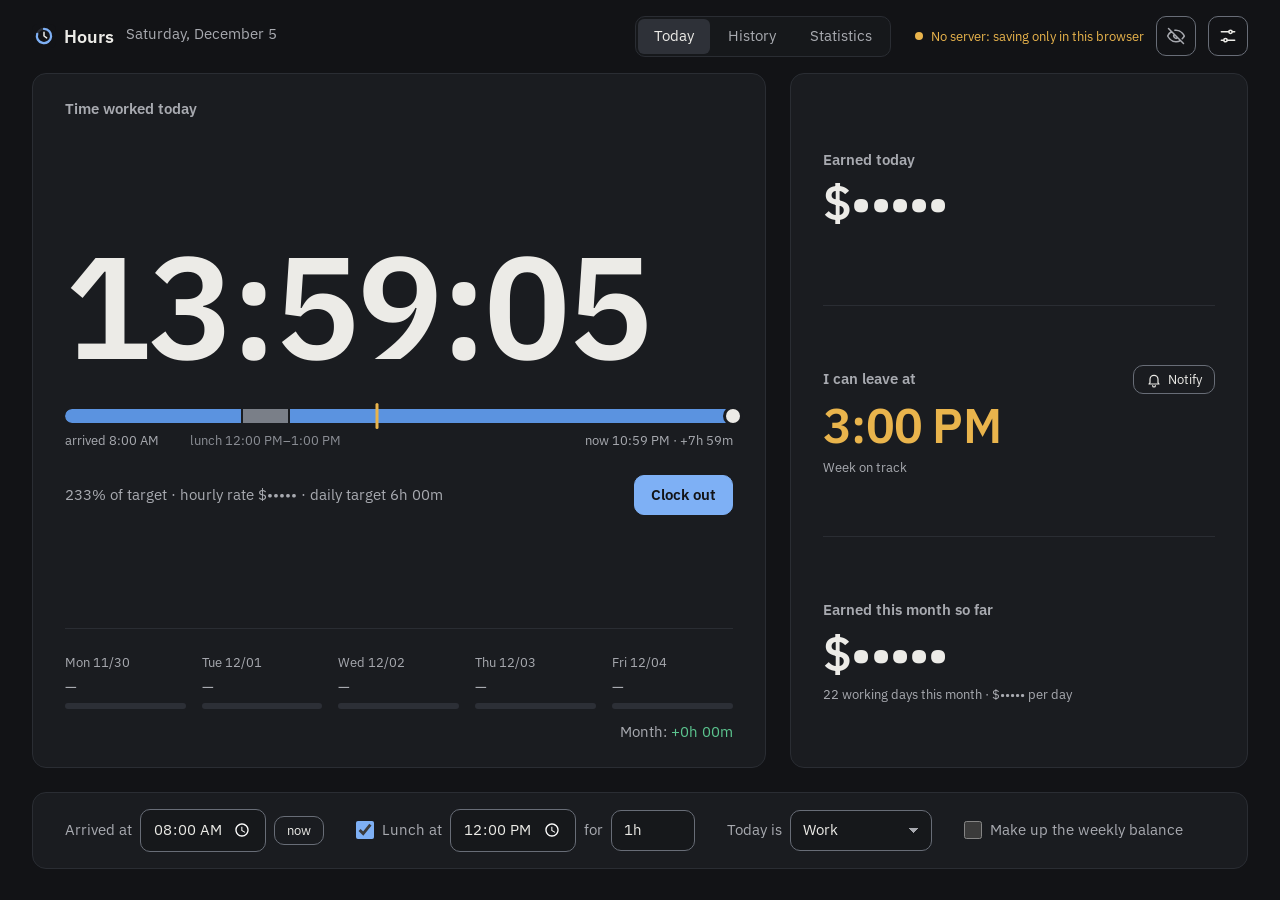
==== index.html @ c27a87c8 "chore: baseline before audit fixes" ====
<!doctype html>
<html lang="pt-br" data-tema="escuro">
<head>
<meta charset="utf-8">
<meta name="viewport" content="width=device-width, initial-scale=1">
<meta name="description" content="Horas trabalhadas, saldo da semana e bolsa do mês">
<meta name="theme-color" content="#121316">
<title data-t="app">Horas</title>
<link rel="icon" href="/icone.svg" type="image/svg+xml" id="favicon">
<link rel="manifest" href="/manifest.webmanifest">
<link rel="preload" href="/fontes/plex-sans-latin-400.woff2" as="font" type="font/woff2" crossorigin>
<link rel="preload" href="/fontes/plex-sans-latin-600.woff2" as="font" type="font/woff2" crossorigin>
<script src="/inicio.js"></script>
<link rel="modulepreload" href="/idiomas/pt.js">
<link rel="modulepreload" href="/calculo.js">
<link rel="modulepreload" href="/feriados.js">
<link rel="modulepreload" href="/feriados-tabelas.js">
<script type="module" src="/app.js"></script>
<style>
  /* IBM Plex Sans (OFL, fontes/OFL.txt): algarismos tabulares de verdade e
     cara de instrumento, que combina com um relógio de ponto. Só latim e
     cirílico; árabe, hindi, bengali, chinês e japonês ficam com a do sistema. */
  @font-face {
    font-family: "IBM Plex Sans";
    font-weight: 400;
    font-display: swap;
    src: url("/fontes/plex-sans-latin-400.woff2") format("woff2");
    unicode-range: U+0000-00FF, U+0131, U+0152-0153, U+02BB-02BC, U+02C6, U+02DA, U+02DC, U+0304, U+0308, U+0329, U+2000-206F, U+20AC, U+2122, U+2191, U+2193, U+2212, U+2215, U+FEFF, U+FFFD;
  }
  @font-face {
    font-family: "IBM Plex Sans";
    font-weight: 600;
    font-display: swap;
    src: url("/fontes/plex-sans-latin-600.woff2") format("woff2");
    unicode-range: U+0000-00FF, U+0131, U+0152-0153, U+02BB-02BC, U+02C6, U+02DA, U+02DC, U+0304, U+0308, U+0329, U+2000-206F, U+20AC, U+2122, U+2191, U+2193, U+2212, U+2215, U+FEFF, U+FFFD;
  }
  @font-face {
    font-family: "IBM Plex Sans";
    font-weight: 400;
    font-display: swap;
    src: url("/fontes/plex-sans-cyrillic-400.woff2") format("woff2");
    unicode-range: U+0301, U+0400-045F, U+0490-0491, U+04B0-04B1, U+2116;
  }
  @font-face {
    font-family: "IBM Plex Sans";
    font-weight: 600;
    font-display: swap;
    src: url("/fontes/plex-sans-cyrillic-600.woff2") format("woff2");
    unicode-range: U+0301, U+0400-045F, U+0490-0491, U+04B0-04B1, U+2116;
  }

  /* Tema escuro é o padrão; o claro vem por escolha nos ajustes ou pelo
     sistema, no modo automático. Neutros grafite puxados para o quente, um
     acento só (azul, para o que se clica) e cor de dado só com significado:
     verde e vermelho para o sinal do saldo, âmbar para a hora de sair. */
  :root {
    color-scheme: dark;
    --fundo: #121316;
    --fundo-2: #16181b;
    --superficie: #1a1c20;
    --segmento: #16181b;
    --selecionado: #2e3138;
    --borda: #2a2d33;
    --borda-campo: #686d77;
    --trilho: #2c2f36;
    --texto: #ecebe7;
    --texto-2: #a8aab0;
    --apagado: #8b8e95;
    --verde: #5cc58f;
    --ambar: #e9b44c;
    --azul: #7eb0f5;
    --vermelho: #f08473;
    --sobre-azul: #121316;
    --serie: #5b93e0;
    --grade: #25282d;
    --eixo: #686d77;
    --almoco: #7a7f88;
    --sombra-1: none;
    --sombra-2: 0 12px 32px rgb(0 0 0 / 0.4);
  }
  :root[data-tema="claro"] {
    color-scheme: light;
    --fundo: #f4f3f0;
    --fundo-2: #f8f7f5;
    --superficie: #ffffff;
    --segmento: #e9e7e2;
    --selecionado: #ffffff;
    --borda: #dddbd6;
    --borda-campo: #82858c;
    --trilho: #e2e0db;
    --texto: #1b1c1f;
    --texto-2: #55585f;
    --apagado: #6a6d74;
    --verde: #1b7a48;
    --ambar: #8a5a00;
    --azul: #1f5fc4;
    --vermelho: #b3261e;
    --sobre-azul: #ffffff;
    --serie: #2f6bd0;
    --grade: #e6e4df;
    --eixo: #82858c;
    --almoco: #9a9da3;
    --sombra-1: 0 1px 2px rgb(27 28 31 / 0.06), 0 2px 8px rgb(27 28 31 / 0.04);
    --sombra-2: 0 12px 32px rgb(27 28 31 / 0.16);
  }
  @media (prefers-color-scheme: light) {
    :root[data-tema="auto"] {
      color-scheme: light;
      --fundo: #f4f3f0;
      --fundo-2: #f8f7f5;
      --superficie: #ffffff;
      --segmento: #e9e7e2;
      --selecionado: #ffffff;
      --borda: #dddbd6;
      --borda-campo: #82858c;
      --trilho: #e2e0db;
      --texto: #1b1c1f;
      --texto-2: #55585f;
      --apagado: #6a6d74;
      --verde: #1b7a48;
      --ambar: #8a5a00;
      --azul: #1f5fc4;
      --vermelho: #b3261e;
      --sobre-azul: #ffffff;
      --serie: #2f6bd0;
      --grade: #e6e4df;
      --eixo: #82858c;
      --almoco: #9a9da3;
      --sombra-1: 0 1px 2px rgb(27 28 31 / 0.06), 0 2px 8px rgb(27 28 31 / 0.04);
      --sombra-2: 0 12px 32px rgb(27 28 31 / 0.16);
    }
  }

  /* Modo daltonismo (Okabe–Ito): saldo positivo azul e negativo laranja no
     lugar de verde e vermelho, que somem juntos na deuteranopia. Escolhidas
     para contraste AA, também com o filtro de luz azul. */
  :root[data-cores="daltonismo"] {
    --verde: #56b4e9;
    --vermelho: #e69f00;
    --ambar: #f0e442;
    --azul: #cc79a7;
  }
  :root[data-cores="daltonismo"][data-tema="claro"] {
    --verde: #0072b2;
    --vermelho: #a84b00;
    --ambar: #6a3d9a;
    --azul: #00695c;
    --sobre-azul: #ffffff;
  }
  @media (prefers-color-scheme: light) {
    :root[data-cores="daltonismo"][data-tema="auto"] {
      --verde: #0072b2;
      --vermelho: #a84b00;
      --ambar: #6a3d9a;
      --azul: #00695c;
      --sobre-azul: #ffffff;
    }
  }

  /* Escala: texto 13/15/18/24/32/48 (e o relógio), pesos 400 e 600, espaços de
     4 em 4, raios 6 (miúdos), 10 (controles) e 14 (cartões) */
  * { box-sizing: border-box; }
  /* Até o app pôr os textos no idioma escolhido (inicio.js liga). Se o app
     não carregar, a página aparece assim mesmo depois de um segundo e meio. */
  .traduzindo body { visibility: hidden; animation: aparecer 0s 1.5s forwards; }
  @keyframes aparecer { to { visibility: visible; } }
  /* Linha do dia e gráficos são eixos de tempo: da esquerda para a direita
     também em árabe, como nas planilhas */
  .linha, .area, .escala { direction: ltr; }
  [hidden] { display: none !important; }
  html { background: var(--fundo); }
  body {
    margin: 0;
    height: 100dvh;
    display: flex;
    flex-direction: column;
    font: 15px/1.5 "IBM Plex Sans", system-ui, -apple-system, "Segoe UI", Roboto, sans-serif;
    color: var(--texto);
    background: var(--fundo);
    -webkit-font-smoothing: antialiased;
  }
  h1, h2, p { margin: 0; }
  .rotulo { color: var(--texto-2); font-size: 15px; font-weight: 600; }
  .num { font-variant-numeric: tabular-nums; }
  .apagado { color: var(--apagado); }
  .pos { color: var(--verde); }
  .neg { color: var(--vermelho); }
  .valor { font-variant-numeric: tabular-nums; }
  :focus-visible { outline: 2px solid var(--azul); outline-offset: 2px; }
  .ic { width: 20px; height: 20px; flex-shrink: 0; fill: none; stroke: currentColor; stroke-width: 1.8; stroke-linecap: round; stroke-linejoin: round; }
  /* Setas de voltar e avançar viram no árabe */
  [dir="rtl"] .espelha { transform: scaleX(-1); }

  .card {
    background: var(--superficie);
    border: 1px solid var(--borda);
    border-radius: 14px;
    padding: 24px 32px;
    box-shadow: var(--sombra-1);
    /* O relógio muda o texto todo segundo: o layout fica preso no cartão */
    contain: layout style;
  }

  .botao {
    display: inline-flex;
    align-items: center;
    justify-content: center;
    gap: 8px;
    background: transparent;
    color: var(--texto);
    border: 1px solid var(--borda-campo);
    border-radius: 10px;
    padding: 8px 16px;
    font: inherit;
    font-size: 15px;
    cursor: pointer;
    transition: border-color 0.15s, background-color 0.15s, color 0.15s;
  }
  .botao:hover:not(:disabled) { border-color: var(--azul); }
  .botao:active:not(:disabled) { background: var(--fundo-2); }
  .botao:disabled { opacity: 0.4; cursor: default; }
  .botao.primario { background: var(--azul); border-color: var(--azul); color: var(--sobre-azul); font-weight: 600; }
  .botao.primario:hover { filter: brightness(1.08); }
  .botao.primario:active:not(:disabled) { background: var(--azul); filter: brightness(0.94); }
  /* Ação de canto (ver tabela): só texto, para não brigar com o gráfico */
  .botao.terciario { border-color: transparent; color: var(--texto-2); padding-inline: 8px; white-space: nowrap; }
  .botao.terciario:hover:not(:disabled) { border-color: transparent; color: var(--texto); text-decoration: underline; text-underline-offset: 3px; }
  .botao.icone { width: 40px; height: 40px; padding: 0; }
  .botao.pequeno { padding: 4px 12px; font-size: 13px; gap: 6px; }
  .botao.pequeno .ic { width: 16px; height: 16px; }
  .botao[aria-pressed="true"] { border-color: var(--azul); color: var(--azul); }
  #btnOcultar[aria-pressed] { border-color: var(--borda-campo); color: var(--texto-2); }
  #btnOcultar[aria-pressed="true"] .olho-aberto, #btnOcultar[aria-pressed="false"] .olho-fechado { display: none; }

  input[type=number], input[type=time], input[type=date], input[type=text], select {
    background: var(--fundo-2);
    color: var(--texto);
    border: 1px solid var(--borda-campo);
    border-radius: 10px;
    padding: 8px 12px;
    font: inherit;
    font-variant-numeric: tabular-nums;
  }
  input[type=number], #almocoHoras { width: 84px; }
  /* Tracejado e mais grosso: o erro se vê sem depender da cor */
  input[aria-invalid="true"] { border-color: var(--vermelho); border-style: dashed; border-width: 2px; }
  /* Seta própria: a do sistema muda de tamanho e estilo entre navegadores */
  select {
    appearance: none;
    padding-inline-end: 32px;
    background-image: linear-gradient(45deg, transparent 50%, var(--texto-2) 50%), linear-gradient(135deg, var(--texto-2) 50%, transparent 50%);
    background-position: right 17px center, right 12px center;
    background-size: 5px 5px;
    background-repeat: no-repeat;
  }
  [dir="rtl"] select { background-position: left 12px center, left 17px center; }
  input:disabled, select:disabled { opacity: 0.45; }
  input[type=checkbox] { accent-color: var(--azul); width: 18px; height: 18px; margin: 0; }
  label { display: inline-flex; align-items: center; gap: 8px; color: var(--texto-2); font-size: 15px; }

  /* Seletor de telas e de período: o mesmo controle segmentado */
  nav, .segmentos {
    display: flex;
    gap: 2px;
    padding: 2px;
    background: var(--segmento);
    border: 1px solid var(--borda);
    border-radius: 10px;
  }
  nav button, .segmentos button {
    background: none;
    border: 0;
    color: var(--texto-2);
    padding: 6px 16px;
    border-radius: 6px;
    font: inherit;
    font-size: 15px;
    white-space: nowrap;
    cursor: pointer;
    transition: background-color 0.15s, color 0.15s;
  }
  nav button:hover, .segmentos button:hover { color: var(--texto); background: color-mix(in srgb, var(--selecionado) 50%, transparent); }
  nav button[aria-current="page"], .segmentos button[aria-pressed="true"] { background: var(--selecionado); color: var(--texto); box-shadow: var(--sombra-1); }

  /* ------------------------------------------------------------ topo */
  .barra {
    display: flex;
    align-items: center;
    gap: 16px 24px;
    flex-wrap: wrap;
    padding: 16px 32px;
  }
  .marca { display: flex; align-items: baseline; gap: 12px; margin-inline-end: auto; }
  .marca h1 { font-size: 18px; font-weight: 600; display: flex; align-items: center; gap: 8px; align-self: center; }
  .marca h1 img { width: 24px; height: 24px; }
  #hojeData { color: var(--texto-2); font-size: 15px; }
  .direita { display: flex; align-items: center; gap: 12px; }
  #estado { font-size: 13px; color: var(--apagado); display: inline-flex; align-items: center; gap: 8px; }
  /* O ponto só aparece quando há o que avisar (sem conexão) */
  #estado.off { color: var(--ambar); }
  #estado.off::before { content: ""; width: 8px; height: 8px; border-radius: 50%; background: currentColor; }

  main { flex: 1; min-height: 0; padding: 0 32px 32px; display: flex; flex-direction: column; }
  .tela { flex: 1; min-height: 0; }

  /* ------------------------------------------------------------ hoje */
  .tela.hoje {
    display: grid;
    grid-template-columns: 1.6fr 1fr;
    grid-template-rows: 1fr auto;
    grid-template-areas: "relogio numeros" "campos campos";
    gap: 24px;
  }
  /* O relógio se mede pelo cartão (cqi): na tela estreita ele vazava para o lado */
  .relogio { grid-area: relogio; display: flex; flex-direction: column; gap: 24px; container-type: inline-size; }
  .relogio .topo { display: flex; align-items: center; justify-content: space-between; gap: 12px; flex-wrap: wrap; }
  .selo { font-size: 13px; padding: 2px 8px; border-radius: 6px; background: var(--fundo-2); border: 1px solid var(--borda); color: var(--texto-2); }
  #tempo {
    font-size: clamp(56px, min(16vh, 25cqi), 160px);
    font-weight: 600;
    line-height: 1;
    letter-spacing: -0.02em;
  }
  /* A sobra de altura se divide em duas: o relógio fica no meio do cartão e a
     semana desce para o pé */
  #tempo, .semana-dias { margin-top: auto; }
  .semana-dias { display: grid; grid-template-columns: repeat(5, 1fr); gap: 16px; padding-top: 24px; border-top: 1px solid var(--borda); }
  .dia-sem { display: flex; flex-direction: column; gap: 4px; font-size: 13px; color: var(--texto-2); min-width: 0; }
  /* Pode quebrar: "5小时30分" ou "6 ч 00 мин" não cabem numa coluna estreita */
  .dia-sem b { font-size: 15px; color: var(--texto); font-weight: 600; font-variant-numeric: tabular-nums; }
  .dia-sem.hoje .d { color: var(--azul); font-weight: 600; }
  .dia-sem.fora b { color: var(--texto-2); font-weight: 400; }
  .mini { height: 6px; border-radius: 3px; background: var(--trilho); overflow: hidden; }
  .mini span { display: block; height: 100%; border-radius: 3px; background: var(--serie); }
  .ritmo { display: flex; justify-content: space-between; gap: 4px 24px; flex-wrap: wrap; margin-top: -12px; color: var(--texto-2); }
  .rodape { display: flex; justify-content: space-between; align-items: center; gap: 12px; flex-wrap: wrap; color: var(--texto-2); }

  /* Linha do dia: chegada à esquerda, "pode sair" à direita, almoço no meio */
  .linha { position: relative; padding: 8px 0 0; }
  .trilho { position: relative; height: 14px; border-radius: 7px; background: var(--trilho); overflow: hidden; }
  .feito {
    position: absolute;
    inset: 0 auto 0 0;
    background: var(--serie);
    border-radius: 7px;
    transition: width 0.6s;
  }
  .trilho .almoco {
    position: absolute;
    top: 0;
    bottom: 0;
    background: var(--almoco);
    box-shadow: 0 0 0 2px var(--superficie);
  }
  .linha .agora, .linha .alvo-saida { position: absolute; top: 8px; height: 14px; transform: translateX(-50%); transition: left 0.6s; }
  .linha .agora {
    width: 14px;
    border-radius: 50%;
    background: var(--texto);
    box-shadow: 0 0 0 3px var(--superficie);
  }
  .linha .alvo-saida { top: 2px; height: 26px; width: 3px; border-radius: 2px; background: var(--ambar); }
  .escala { position: relative; height: 20px; margin-top: 8px; font-size: 13px; color: var(--texto-2); font-variant-numeric: tabular-nums; }
  .escala span { position: absolute; top: 0; white-space: nowrap; }
  #ldIni { left: 0; }
  #ldFim { right: 0; }
  #ldAlmocoRot { transform: translateX(-50%); color: var(--apagado); }

  /* Três números num cartão só, separados por linha: nenhum compete com o relógio */
  .numeros { grid-area: numeros; display: grid; grid-template-rows: repeat(3, 1fr); min-height: 0; padding-block: 0; }
  .numero { display: flex; flex-direction: column; justify-content: center; gap: 4px; padding-block: 24px; }
  .numero + .numero { border-top: 1px solid var(--borda); }
  .numero .topo { display: flex; justify-content: space-between; align-items: center; gap: 8px; }
  .big { font-size: 48px; font-weight: 600; line-height: 1.15; letter-spacing: -0.015em; }
  /* Âmbar é a cor da hora de sair, a mesma do marcador na linha do dia */
  #saida { color: var(--ambar); }
  .sub { color: var(--texto-2); font-size: 13px; }

  .campos-hoje {
    grid-area: campos;
    display: flex;
    flex-wrap: wrap;
    align-items: center;
    gap: 12px 32px;
    padding-block: 16px;
  }
  .campos-hoje .grupo { display: inline-flex; align-items: center; gap: 8px; }
  .pendencia { flex-basis: 100%; margin: 0; display: flex; align-items: center; gap: 12px; color: var(--ambar); font-size: 15px; }
  .pendencia::before {
    content: "";
    width: 20px;
    height: 20px;
    flex-shrink: 0;
    background: currentColor;
    mask: url("data:image/svg+xml,%3Csvg xmlns='http://www.w3.org/2000/svg' viewBox='0 0 24 24' fill='none' stroke='black' stroke-width='1.8' stroke-linecap='round' stroke-linejoin='round'%3E%3Cpath d='M12 4 2.5 20h19Z'/%3E%3Cpath d='M12 10v4M12 17v.01'/%3E%3C/svg%3E") center / contain no-repeat;
  }

  /* ------------------------------------------------------------ histórico */
  .historico { height: 100%; display: flex; flex-direction: column; gap: 16px; }
  .historico .topo { display: flex; justify-content: space-between; align-items: center; gap: 12px 24px; flex-wrap: wrap; }
  .mesNav { display: flex; align-items: center; gap: 8px; }
  #tituloMes { font-size: 18px; font-weight: 600; min-width: 190px; text-align: center; }
  #resumo { color: var(--texto-2); flex: 1; }
  .acoes { display: flex; gap: 8px; flex-wrap: wrap; }
  .tabela { flex: 1; min-height: 0; overflow: auto; scrollbar-gutter: stable; margin: 0 -8px; }
  .tabela table { width: 100%; border-collapse: collapse; }
  .tabela th, .tabela td { padding: 4px 8px; text-align: start; white-space: nowrap; }
  .tabela thead th {
    position: sticky;
    top: 0;
    z-index: 1;
    background: var(--superficie);
    font-weight: 600;
    color: var(--texto-2);
    font-size: 13px;
    padding-block: 8px;
  }
  .tabela tbody th { font-weight: 400; }
  /* A sobra de largura vai para a coluna do ×, na ponta direita */
  .tabela .acao { width: 100%; text-align: end; }
  /* Trabalhado, valeu e por hora: números pela direita, casa sob casa */
  .tabela td.trab, .tabela td.trab ~ td, .tabela thead th:nth-child(n+7):nth-child(-n+9) { text-align: end; }
  .tabela tbody td, .tabela tbody th { border-top: 1px solid var(--borda); }
  .tabela td input, .tabela td select { padding-block: 4px; padding-inline-start: 8px; font-size: 15px; }
  .tabela td input { padding-inline-end: 8px; }
  .tabela td select { padding-inline-end: 26px; }
  .tabela td input[type=time] { width: 112px; }
  .tabela td input[type=number], .tabela td input[data-campo=almocoHoras] { width: 80px; }
  /* Com mouse, os campos da tabela só mostram a caixa na linha em uso: a
     lista lê como tabela, não como formulário. No toque ficam sempre à vista. */
  @media (hover: hover) {
    .tabela td input:not([aria-invalid="true"]), .tabela td select { border-color: transparent; background-color: transparent; }
    .tabela td select { background-size: 0 0; }
    .tabela td input[type=time]::-webkit-calendar-picker-indicator { opacity: 0; }
    .tabela tbody tr:hover :is(input:not([aria-invalid="true"]), select),
    .tabela td :is(input:not([aria-invalid="true"]), select):focus { border-color: var(--borda-campo); background-color: var(--fundo-2); }
    .tabela tbody tr:hover select, .tabela td select:focus { background-size: 5px 5px; }
    .tabela tbody tr:hover input[type=time]::-webkit-calendar-picker-indicator,
    .tabela td input[type=time]:focus::-webkit-calendar-picker-indicator { opacity: 1; }
  }
  .tabela tr.vazio th, .tabela tr.futuro th, .tabela tr.feriado th { color: var(--apagado); }
  .tabela tr.hoje th { color: var(--azul); font-weight: 600; }
  .tabela tr.semana td { background: var(--fundo-2); color: var(--texto-2); font-size: 13px; padding: 8px; }
  .semanaLinha { display: flex; justify-content: space-between; gap: 16px; }
  .x { background: none; border: none; color: var(--apagado); font-size: 20px; line-height: 1; padding: 2px 8px; border-radius: 6px; cursor: pointer; }
  .x:hover { color: var(--vermelho); }

  /* ------------------------------------------------------------ estatísticas */
  /* Aqui rola a página inteira, não um painel: a barra de rolagem fica fora
     do conteúdo e as bordas continuam alinhadas com o topo */
  body:has(#telaEstatisticas:not([hidden])) { height: auto; min-height: 100dvh; }
  .estatisticas { display: flex; flex-direction: column; gap: 24px; }
  .filtros { display: flex; align-items: center; gap: 12px; flex-wrap: wrap; }
  .kpis {
    display: flex;
    flex-wrap: wrap;
    gap: 1px;
    background: var(--borda);
    border: 1px solid var(--borda);
    border-radius: 14px;
    overflow: hidden;
    box-shadow: var(--sombra-1);
  }
  /* O app.js monta cada número com .card; aqui ele vira uma célula da faixa,
     e o vão de 1px entre as células desenha as divisórias */
  .kpis .kpi { flex: 1 1 170px; border: 0; border-radius: 0; box-shadow: none; padding: 16px 24px; display: flex; flex-direction: column; gap: 4px; }
  .kpi .rotulo { font-size: 13px; }
  .kpi strong { font-size: 24px; font-weight: 600; line-height: 1.25; font-variant-numeric: tabular-nums; }
  .kpi > span { color: var(--texto-2); font-size: 13px; }
  .graficos { display: grid; grid-template-columns: 1fr 1fr; gap: 24px; }
  .graficos .largo { grid-column: 1 / -1; }
  figure.grafico { margin: 0; display: flex; flex-direction: column; gap: 12px; min-width: 0; }
  figure.grafico figcaption { display: flex; justify-content: space-between; align-items: flex-start; gap: 12px; }
  figure.grafico h2 { font-size: 15px; font-weight: 600; }
  figure.grafico .sub { margin-top: 2px; }
  .legenda-graf { display: flex; gap: 16px; font-size: 13px; color: var(--texto-2); }
  .chave { display: inline-flex; align-items: center; gap: 6px; }
  .chave::before { content: ""; width: 10px; height: 10px; border-radius: 2px; background: var(--serie); }
  .chave.traco::before { width: 14px; height: 2px; border-radius: 1px; background: var(--texto-2); }
  .area { position: relative; min-height: 200px; }
  .area svg { display: block; overflow: visible; }
  .area .vazio { color: var(--apagado); padding: 40px 0; text-align: center; }
  svg .barra { fill: var(--serie); }
  /* A semana em andamento: mais clara e com contorno tracejado */
  svg .barra.parcial { fill-opacity: 0.5; stroke: var(--serie); stroke-width: 1.5; stroke-dasharray: 3 2; }
  svg .barra.ativo, svg .seg.ativo { filter: brightness(1.18); }
  svg .meta { stroke: var(--texto-2); stroke-width: 2.5; stroke-linecap: round; }
  svg .grade { stroke: var(--grade); stroke-width: 1; shape-rendering: crispEdges; }
  svg .grade.base { stroke: var(--eixo); }
  svg .eixo { fill: var(--apagado); font-size: 13px; font-variant-numeric: tabular-nums; }
  svg .linha-serie { fill: none; stroke: var(--serie); stroke-width: 2.5; stroke-linejoin: round; stroke-linecap: round; }
  svg .lavagem { fill: var(--serie); fill-opacity: 0.1; }
  svg .ponto { fill: var(--serie); stroke: var(--superficie); stroke-width: 2; }
  svg .rotulo-dado { fill: var(--texto); font-size: 13px; font-weight: 600; font-variant-numeric: tabular-nums; }
  svg .seg { fill: var(--serie); }
  svg .ref { stroke: var(--texto-2); stroke-width: 1.5; }
  svg .ref-rot { fill: var(--texto-2); font-size: 13px; }
  svg .foco { display: none; }
  svg .foco.ativo { display: inline; }
  svg .foco line { stroke: var(--eixo); stroke-width: 1; }
  svg .alvo { fill: transparent; outline: none; cursor: default; }
  svg .alvo:focus-visible { stroke: var(--azul); stroke-width: 2; }
  .tabela-graf { overflow: auto; max-height: 320px; }
  .tabela-graf table { width: 100%; border-collapse: collapse; font-size: 15px; font-variant-numeric: tabular-nums; }
  .tabela-graf th, .tabela-graf td { text-align: start; padding: 4px 8px; border-top: 1px solid var(--borda); }
  .tabela-graf thead th { color: var(--texto-2); font-weight: 600; border-top: 0; }
  .dica {
    position: fixed;
    z-index: 10;
    pointer-events: none;
    background: var(--superficie);
    border: 1px solid var(--borda);
    border-radius: 10px;
    padding: 8px 12px;
    font-size: 13px;
    box-shadow: var(--sombra-2);
    min-width: 140px;
  }
  .dica .titulo { color: var(--texto-2); margin-bottom: 4px; }
  .dica div { display: flex; align-items: center; gap: 8px; }
  .dica b { font-weight: 600; font-variant-numeric: tabular-nums; }
  .dica .tecla { width: 12px; height: 2px; border-radius: 1px; background: var(--serie); }
  .dica .tecla.neutra { background: var(--texto-2); }
  .dica .tecla.nada { background: none; }

  /* ------------------------------------------------------------ diálogo e aviso */
  dialog {
    border: 1px solid var(--borda);
    border-radius: 14px;
    background: var(--superficie);
    color: var(--texto);
    padding: 24px;
    width: min(480px, calc(100vw - 32px));
    max-height: calc(100dvh - 32px);
    overflow: auto;
    box-shadow: var(--sombra-2);
  }
  dialog::backdrop { background: rgb(10 10 12 / 0.55); backdrop-filter: blur(3px); }
  dialog form { display: flex; flex-direction: column; gap: 16px; }
  dialog h2 { font-size: 18px; font-weight: 600; }
  dialog label { justify-content: space-between; }
  /* Todos os campos com a mesma largura: a coluna da direita fica alinhada */
  dialog label > select, dialog label > input:not([type=checkbox]) { width: var(--campo-ajuste); flex-shrink: 0; box-sizing: border-box; text-overflow: ellipsis; }
  dialog form { --campo-ajuste: 240px; }
  @media (max-width: 520px) { dialog form { --campo-ajuste: 170px; } }
  dialog .nota { color: var(--texto-2); font-size: 13px; }
  dialog fieldset { margin: 0; padding: 12px 16px 16px; border: 1px solid var(--borda); border-radius: 10px; display: flex; flex-direction: column; gap: 12px; }
  dialog legend { padding: 0 6px; color: var(--texto-2); font-size: 13px; font-weight: 600; }
  dialog .nota:empty { display: none; }
  dialog .nota a { color: inherit; }
  .extras { display: flex; flex-direction: column; gap: 8px; }
  .extra { display: flex; flex-wrap: wrap; align-items: center; gap: 8px; }
  .extra + .extra { border-top: 1px solid var(--borda); padding-top: 8px; }
  /* Data e "todo ano" numa linha, nome e tipo na outra: o nome fica com a largura toda que sobra */
  .extra .quebra { flex-basis: 100%; height: 0; }
  dialog .extra input[type=text] { flex: 1; min-width: 160px; width: auto; }
  dialog .extra select { flex-shrink: 0; }
  .extra label { font-size: 13px; gap: 6px; }
  dialog .acoes { justify-content: flex-end; }
  /* Fechar fica sempre à vista, preso no pé do diálogo que rola */
  dialog form > .acoes:last-child {
    position: sticky;
    bottom: -24px;
    margin: 0 -24px -24px;
    padding: 16px 24px;
    background: var(--superficie);
    border-top: 1px solid var(--borda);
  }
  .toast {
    position: fixed;
    left: 50%;
    bottom: 24px;
    transform: translateX(-50%);
    z-index: 20;
    display: flex;
    align-items: center;
    gap: 16px;
    background: var(--superficie);
    border: 1px solid var(--borda);
    border-radius: 10px;
    padding: 8px 8px 8px 16px;
    box-shadow: var(--sombra-2);
    font-size: 15px;
  }

  .relatorio { display: none; }

  /* Tela estreita: uma coluna, com rolagem */
  @media (max-width: 900px) {
    body { height: auto; min-height: 100dvh; }
    main { padding: 0 16px 16px; }
    .barra { padding: 12px 16px; }
    .card { padding: 24px 16px; }
    .tela.hoje { grid-template-columns: 1fr; grid-template-rows: none; grid-template-areas: "relogio" "numeros" "campos"; gap: 16px; }
    .numeros { grid-template-rows: none; padding-block: 0; }
    .numero { padding-block: 16px; }
    .big { font-size: 32px; }
    .campos-hoje { flex-direction: column; align-items: stretch; padding-block: 16px; }
    .campos-hoje > label, .campos-hoje .grupo { justify-content: space-between; }
    /* Caixa de marcar fica junto do texto dela, não na outra ponta */
    .campos-hoje > label:has(input[type=checkbox]) { justify-content: flex-start; }
    .campos-hoje .grupo:has(input[type=checkbox]) { flex-wrap: wrap; justify-content: flex-start; }
    .campos-hoje .grupo > label:has(input[type=checkbox]) { flex-basis: 100%; }
    .historico { height: auto; }
    .tabela { max-height: 70vh; }
    /* A tabela rola de lado: o dia fica preso e a borda esmaece para mostrar que há mais */
    .tabela { mask-image: linear-gradient(to left, transparent, #000 24px); }
    [dir="rtl"] .tabela { mask-image: linear-gradient(to right, transparent, #000 24px); }
    .tabela tbody th, .tabela thead th:first-child { position: sticky; inset-inline-start: 0; background: var(--superficie); }
    .tabela thead th:first-child { z-index: 2; }
    .tabela td.acao { padding-inline-end: 24px; }
    .graficos { grid-template-columns: 1fr; }
  }
  /* Celular: marca e botões numa linha, telas na de baixo com a largura toda */
  @media (max-width: 520px) {
    .barra { display: grid; grid-template-columns: 1fr auto; gap: 12px; }
    .marca { flex-direction: column; align-items: flex-start; gap: 0; }
    .marca h1 { align-self: auto; }
    #hojeData { font-size: 13px; }
    .direita { grid-area: 1 / 2; }
    .barra nav { grid-area: 2 / 1 / 3 / -1; }
    nav button { flex: 1; padding-inline: 8px; }
    /* Período com a largura toda; em idioma de rótulo comprido, quebra em duas linhas de botões */
    .segmentos { width: 100%; flex-wrap: wrap; }
    .segmentos button { flex: 1 1 auto; padding-inline: 8px; }
    /* O rótulo do almoço encosta nos da chegada e da saída */
    #ldAlmocoRot { display: none; }
  }
  @media (prefers-reduced-motion: reduce) {
    * { transition: none !important; }
  }

  /* Impressão: só o relatório do mês, em branco e preto */
  @media print {
    @page { size: A4; margin: 14mm 16mm; }
    html, body { background: #fff !important; color: #000; height: auto; display: block; }
    body > :not(.relatorio) { display: none !important; }
    .relatorio { display: block; font: 10.5pt/1.4 "IBM Plex Sans", system-ui, sans-serif; color: #000; }
    .relatorio h1 { font-size: 16pt; font-weight: 600; margin-bottom: 2pt; }
    .relatorio .cab { color: #333; margin-bottom: 12pt; }
    .relatorio table { width: 100%; border-collapse: collapse; }
    .relatorio th, .relatorio td { border-bottom: 0.5pt solid #bbb; padding: 3pt 5pt; text-align: start; font-variant-numeric: tabular-nums; }
    .relatorio thead th { border-bottom: 1pt solid #000; font-weight: 600; }
    .relatorio tr.fora td { color: #666; }
    .relatorio .totais { margin-top: 10pt; }
    .relatorio .assinaturas { display: flex; gap: 48pt; margin-top: 56pt; }
    .relatorio .assinaturas div { flex: 1; border-top: 0.75pt solid #000; padding-top: 4pt; text-align: center; }
    .relatorio .gerado { margin-top: 18pt; color: #666; font-size: 9pt; }
  }
</style>
</head>
<body>
<header class="barra">
  <div class="marca">
    <h1><img src="/icone.svg" alt=""><span data-t="app">Horas</span></h1>
    <span id="hojeData"></span>
  </div>
  <nav aria-label="Telas" data-t-aria="telas">
    <button id="btnHoje" aria-current="page" data-t="hoje">Hoje</button>
    <button id="btnHistorico" data-t="historico">Histórico</button>
    <button id="btnEstatisticas" data-t="estatisticas">Estatísticas</button>
  </nav>
  <div class="direita">
    <span id="estado" role="status"></span>
    <button class="botao icone" id="btnOcultar" aria-pressed="true" aria-label="Ocultar valores" title="Mostrar ou ocultar os valores em dinheiro" data-t-title="mostrarOcultarDica">
      <svg class="ic olho-aberto" viewBox="0 0 24 24" aria-hidden="true"><path d="M2 12s3.6-7 10-7 10 7 10 7-3.6 7-10 7S2 12 2 12Z"/><circle cx="12" cy="12" r="3"/></svg>
      <svg class="ic olho-fechado" viewBox="0 0 24 24" aria-hidden="true"><path d="M10.6 5.1A10 10 0 0 1 12 5c6.4 0 10 7 10 7a17 17 0 0 1-2.6 3.4M6.6 6.6C3.7 8.4 2 12 2 12s3.6 7 10 7a9.7 9.7 0 0 0 5.4-1.6M9.9 9.9a3 3 0 0 0 4.2 4.2M3 3l18 18"/></svg>
    </button>
    <button class="botao icone" id="btnAjustes" aria-label="Ajustes" title="Ajustes" data-t-aria="ajustes" data-t-title="ajustes">
      <svg class="ic" viewBox="0 0 24 24" aria-hidden="true"><path d="M4 7h9M17 7h3M4 17h3M11 17h9"/><circle cx="15" cy="7" r="2"/><circle cx="9" cy="17" r="2"/></svg>
    </button>
  </div>
</header>

<main>
<section class="tela hoje" id="telaHoje" aria-label="Hoje" data-t-aria="hoje">
  <div class="card relogio">
    <div class="topo">
      <h2 class="rotulo" data-t="tempoHoje">Tempo trabalhado hoje</h2>
      <span class="selo" id="seloTipo" hidden></span>
    </div>
    <div class="num" id="tempo">00:00:00</div>
    <div class="linha" id="linhaDia" aria-hidden="true">
      <div class="trilho"><span class="feito" id="ldFeito"></span><span class="almoco" id="ldAlmoco"></span></div>
      <span class="alvo-saida" id="ldSaida"></span>
      <span class="agora" id="ldAgora"></span>
      <div class="escala"><span id="ldIni"></span><span id="ldAlmocoRot"></span><span id="ldFim"></span></div>
    </div>
    <div class="rodape">
      <span><span id="pct">0% da meta</span> · <span id="info"></span></span>
      <button class="botao primario" id="btnSaida">Registrar saída</button>
    </div>
    <div class="semana-dias" id="semanaDias" aria-label="Esta semana" data-t-aria="estaSemana"></div>
    <div class="ritmo" id="ritmo"><span id="ritmoSemana"></span><span id="ritmoMes"></span></div>
  </div>

  <div class="card numeros">
    <div class="numero">
      <h2 class="rotulo" data-t="dinheiroHoje">Dinheiro feito hoje</h2>
      <div class="big num" id="dinheiro">R$ •••••</div>
    </div>
    <div class="numero">
      <div class="topo">
        <h2 class="rotulo" data-t="possoSair">Posso sair às</h2>
        <button class="botao pequeno" id="btnAviso" aria-pressed="false" title="Notificação quando der a hora de sair" data-t-title="avisarDica">
          <svg class="ic" viewBox="0 0 24 24" aria-hidden="true"><path d="M6 16v-5a6 6 0 0 1 12 0v5l1.5 2h-15Z"/><path d="M10 20.5a2 2 0 0 0 4 0"/></svg>
          <span data-t="avisar">Avisar</span>
        </button>
      </div>
      <div class="big num" id="saida">--:--</div>
      <div class="sub" id="infoSaida"></div>
    </div>
    <div class="numero">
      <h2 class="rotulo" data-t="feitoMes">Feito no mês até agora</h2>
      <div class="big num" id="mes">R$ •••••</div>
      <div class="sub" id="infoMes"></div>
    </div>
  </div>

  <div class="card campos-hoje">
    <p class="pendencia" id="pendencia" hidden><span id="pendenciaTexto"></span> <button class="botao pequeno" id="btnPendencia" data-t="preencher">Preencher</button></p>
    <span class="grupo">
      <label><span data-t="chegueiAs">Cheguei às</span> <input id="entrada" type="time"></label>
      <button class="botao pequeno" id="btnAgora" title="Chegada na hora de agora" data-t-title="agoraDica" data-t="agora">agora</button>
    </span>
    <span class="grupo">
      <label><input id="temAlmoco" type="checkbox"> <span data-t="almocoAs">Almoço às</span></label>
      <input id="almoco" type="time" aria-label="Início do almoço" data-t-aria="inicioAlmoco">
      <label><span data-t="por">por</span> <input id="almocoHoras" type="text" autocomplete="off" spellcheck="false" aria-label="Duração do almoço" title="Ex.: 1h, 35min, 1h30, 1,5" data-t-aria="duracaoAlmoco" data-t-title="exemploDuracao"></label>
    </span>
    <label><span data-t="hojeEh">Hoje é</span> <select id="tipoHoje"></select></label>
    <label><input id="temExtra" type="checkbox"> <span data-t="compensarSaldo">Compensar o saldo da semana</span></label>
  </div>
</section>

<section class="tela" id="telaHistorico" aria-label="Histórico" data-t-aria="historico" hidden>
  <div class="card historico">
    <div class="topo">
      <div class="mesNav">
        <button class="botao icone" id="mesAnterior" aria-label="Mês anterior" data-t-aria="mesAnterior">
          <svg class="ic espelha" viewBox="0 0 24 24" aria-hidden="true"><path d="M15 6l-6 6 6 6"/></svg>
        </button>
        <h2 id="tituloMes"></h2>
        <button class="botao icone" id="mesSeguinte" aria-label="Próximo mês" data-t-aria="mesSeguinte">
          <svg class="ic espelha" viewBox="0 0 24 24" aria-hidden="true"><path d="M9 6l6 6-6 6"/></svg>
        </button>
      </div>
      <div id="resumo"></div>
      <div class="acoes">
        <button class="botao" id="btnCsv" data-t="baixarCsv">Baixar CSV</button>
        <button class="botao" id="btnRelatorio" data-t="relatorio">Relatório para imprimir</button>
      </div>
    </div>
    <div class="tabela">
      <table>
        <thead><tr><th data-t="colDia">Dia</th><th data-t="colTipo">Tipo</th><th data-t="colChegada">Chegada</th><th data-t="colAlmoco">Almoço</th><th data-t="colDuracao">Duração</th><th data-t="colSaida">Saída</th><th data-t="colTrabalhado">Trabalhado</th><th data-t="colValeu">Valeu</th><th id="colPorHora">R$/h</th><th class="acao"><span hidden data-t="apagar">Apagar</span></th></tr></thead>
        <tbody id="linhas"></tbody>
      </table>
    </div>
  </div>
</section>

<section class="tela estatisticas" id="telaEstatisticas" aria-label="Estatísticas" data-t-aria="estatisticas" hidden>
  <div class="filtros" role="group" aria-label="Período" data-t-aria="periodo">
    <span class="rotulo" data-t="periodo">Período</span>
    <div class="segmentos">
      <button class="chip" data-semanas="4" aria-pressed="false" data-t="semanas" data-t-arg="4">4 semanas</button>
      <button class="chip" data-semanas="12" aria-pressed="true" data-t="semanas" data-t-arg="12">12 semanas</button>
      <button class="chip" data-semanas="26" aria-pressed="false" data-t="semanas" data-t-arg="26">26 semanas</button>
      <button class="chip" data-semanas="0" aria-pressed="false" data-t="tudo">Tudo</button>
    </div>
    <span class="sub" id="periodoNota"></span>
  </div>
  <div class="kpis" id="kpis"></div>
  <div class="graficos">
    <figure class="card grafico" id="gSemanas">
      <figcaption>
        <div>
          <h2 data-t="horasPorSemana">Horas por semana</h2>
          <div class="legenda-graf"><span class="chave" data-t="trabalhadoLegenda">Trabalhado</span><span class="chave traco" data-t="metaLegenda">Meta</span></div>
        </div>
        <button class="botao terciario" data-tabela>Ver tabela</button>
      </figcaption>
      <div class="area"></div>
    </figure>
    <figure class="card grafico" id="gSaldo">
      <figcaption>
        <div>
          <h2 data-t="saldoAcumulado">Saldo acumulado</h2>
          <p class="sub" data-t="saldoAcumuladoSub">Soma do saldo semana a semana desde o começo do período</p>
        </div>
        <button class="botao terciario" data-tabela>Ver tabela</button>
      </figcaption>
      <div class="area"></div>
    </figure>
    <figure class="card grafico largo" id="gDias">
      <figcaption>
        <div>
          <h2 data-t="expedienteDia">Expediente dia a dia</h2>
          <p class="sub" data-t="expedienteSub">Da chegada à saída; o vão é o almoço. Linhas: chegada e saída médias</p>
        </div>
        <button class="botao terciario" data-tabela>Ver tabela</button>
      </figcaption>
      <div class="area"></div>
    </figure>
  </div>
  <div class="dica" id="dica" role="tooltip" hidden></div>
</section>
</main>

<dialog id="ajustes" aria-labelledby="ajustesTitulo">
  <form method="dialog">
    <h2 id="ajustesTitulo" data-t="ajustes">Ajustes</h2>
    <label><span data-t="horasSemana">Horas por semana</span> <input id="horasSemana" type="number" min="1" max="60" step="0.5"></label>
    <label><span data-t="bolsaMensal">Bolsa mensal</span> <input id="salario" type="number" min="0" step="0.01"></label>
    <label><span data-t="pais">País</span> <select id="pais"></select></label>
    <label><span data-t="moedaBolsa">Moeda da bolsa</span> <select id="moedaBolsa"></select></label>
    <label><span data-t="moeda">Mostrar em</span> <select id="moeda"></select></label>
    <p class="nota" id="cambioInfo" role="status"></p>
    <label><span data-t="nomeRelatorio">Nome no relatório</span> <input id="nome" type="text" autocomplete="name"></label>
    <label><span data-t="idioma">Idioma</span> <select id="idioma"></select></label>
    <label><span data-t="tema">Tema</span>
      <select id="tema">
        <option value="escuro" data-t="temaEscuro">Escuro</option>
        <option value="claro" data-t="temaClaro">Claro</option>
        <option value="auto" data-t="temaAuto">Igual ao sistema</option>
      </select>
    </label>
    <label><span data-t="cores">Cores</span>
      <select id="cores">
        <option value="padrao" data-t="coresPadrao">Padrão</option>
        <option value="daltonismo" data-t="coresDaltonismo">Para daltonismo</option>
      </select>
    </label>
    <fieldset>
      <legend data-t="feriadosExtras">Feriados extras</legend>
      <p class="nota" data-t="feriadosExtrasNota">Valem por cima dos do país: feriado da cidade, recesso, ou um dia que vira de trabalho (como as trocas de dia na China).</p>
      <div class="extras" id="extras"></div>
      <div class="acoes"><button type="button" class="botao pequeno" id="btnExtra" data-t="adicionar">Adicionar</button></div>
    </fieldset>
    <fieldset>
      <legend data-t="backups">Backups</legend>
      <p class="nota" data-t="backupsNota">Tudo fica em horas/registro.json. Antes da primeira gravação de cada dia, o servidor guarda uma cópia em horas/backups/ (do último ano).</p>
      <label><span data-t="voltarAo">Voltar ao começo de</span> <select id="backupData"></select></label>
      <p class="nota" id="backupInfo" role="status"></p>
      <div class="acoes"><button type="button" class="botao" id="btnRestaurar" data-t="restaurar" disabled>Restaurar</button></div>
    </fieldset>
    <div class="acoes"><button class="botao primario" data-t="fechar">Fechar</button></div>
  </form>
</dialog>

<div class="toast" id="aviso" role="status" hidden></div>
<section class="relatorio" id="relatorio"></section>
</body>
</html>
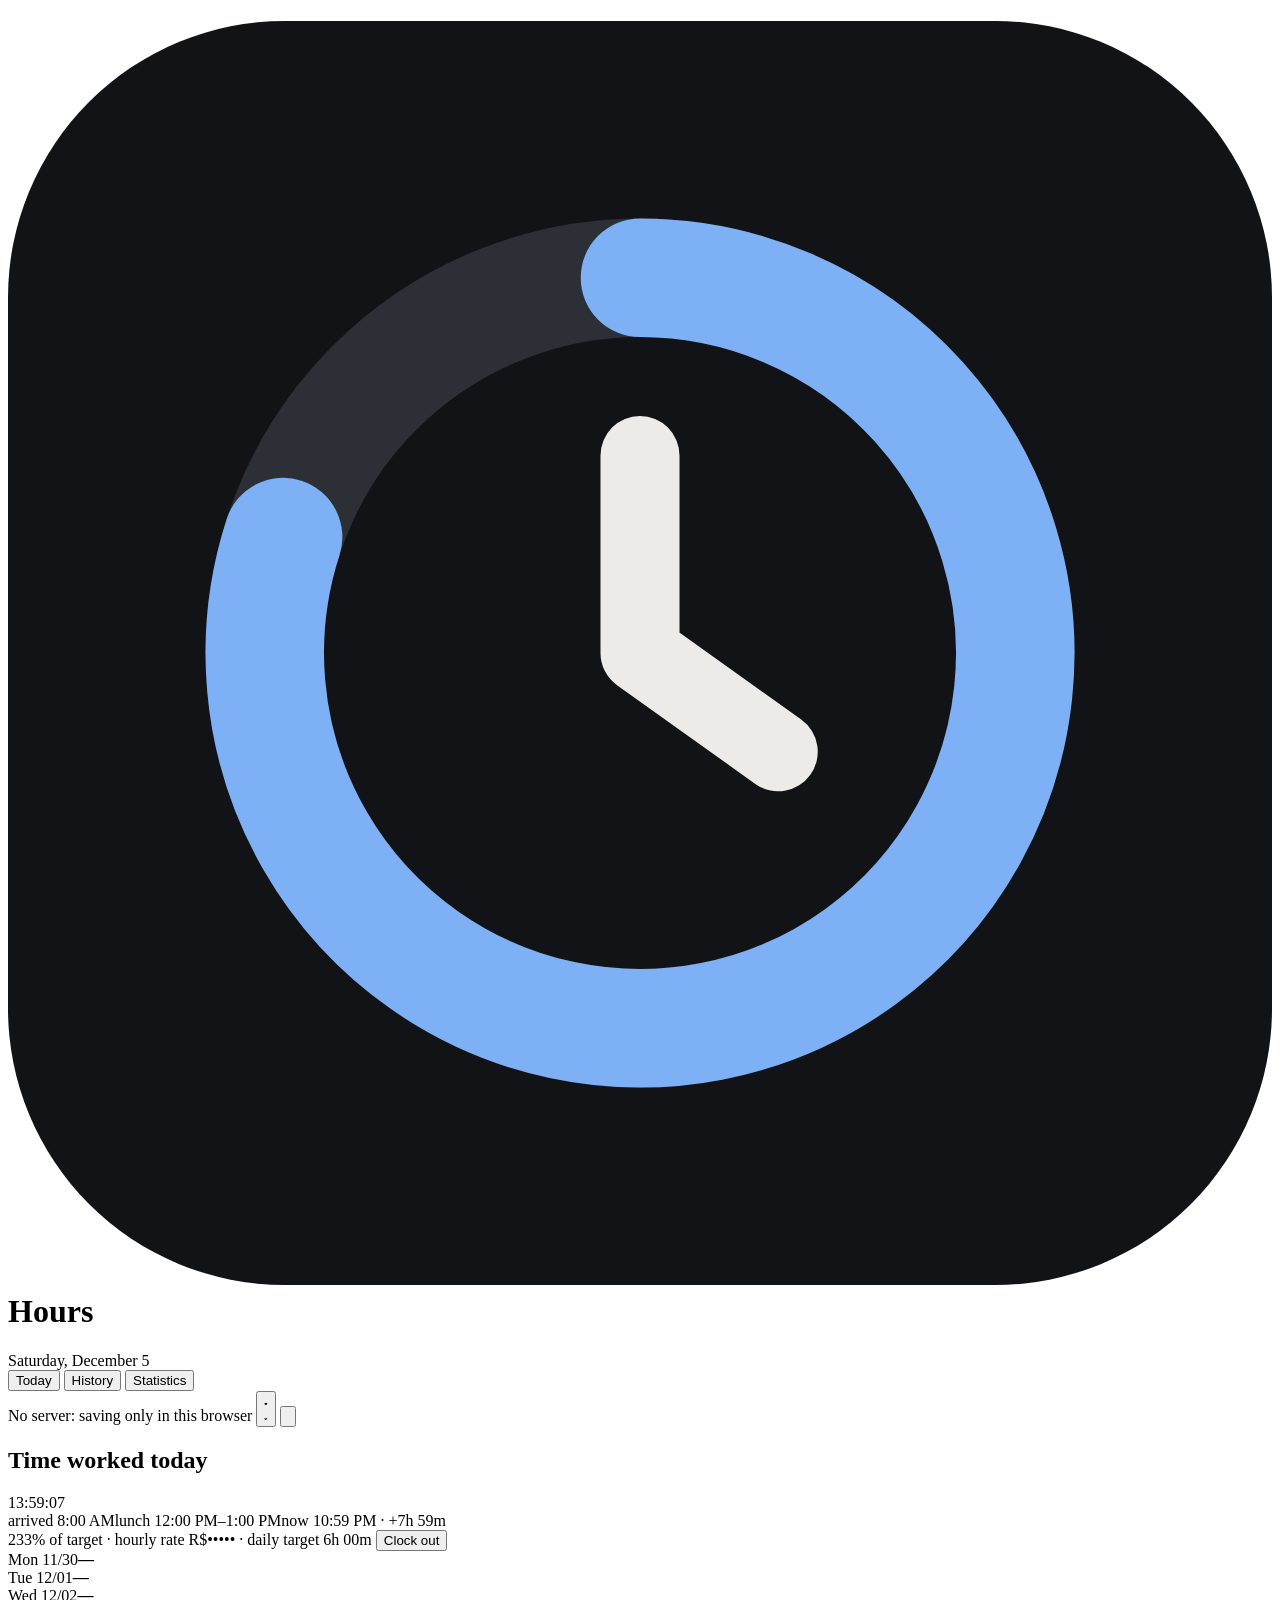
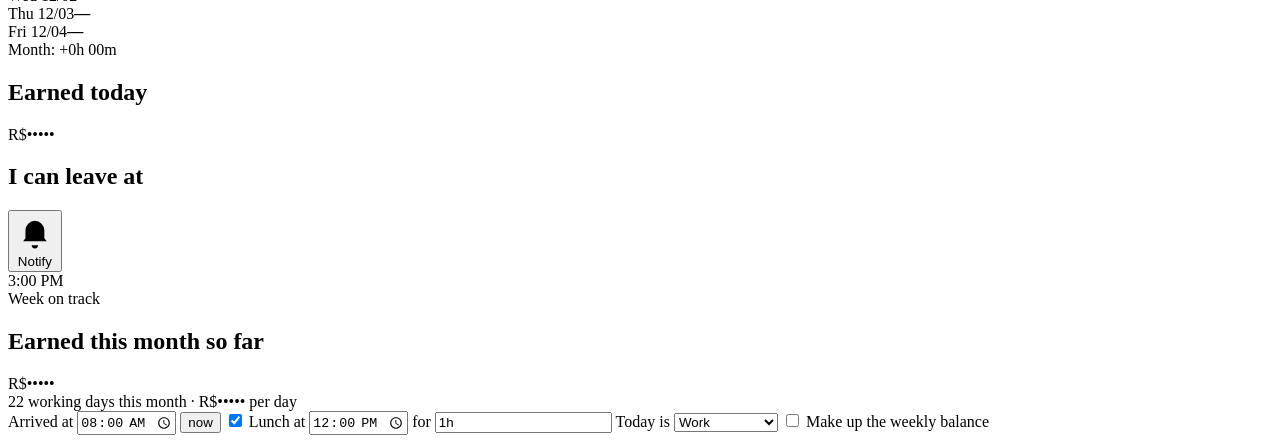
==== commit c088144d: "refactor: move chart drawing to graficos.js" ====
--- a/index.html
+++ b/index.html
@@ -10,644 +10,13 @@
 <link rel="manifest" href="/manifest.webmanifest">
 <link rel="preload" href="/fontes/plex-sans-latin-400.woff2" as="font" type="font/woff2" crossorigin>
 <link rel="preload" href="/fontes/plex-sans-latin-600.woff2" as="font" type="font/woff2" crossorigin>
+<link rel="stylesheet" href="/estilo.css">
 <script src="/inicio.js"></script>
 <link rel="modulepreload" href="/idiomas/pt.js">
 <link rel="modulepreload" href="/calculo.js">
 <link rel="modulepreload" href="/feriados.js">
-<link rel="modulepreload" href="/feriados-tabelas.js">
+<link rel="modulepreload" href="/graficos.js">
 <script type="module" src="/app.js"></script>
-<style>
-  /* IBM Plex Sans (OFL, fontes/OFL.txt): algarismos tabulares de verdade e
-     cara de instrumento, que combina com um relógio de ponto. Só latim e
-     cirílico; árabe, hindi, bengali, chinês e japonês ficam com a do sistema. */
-  @font-face {
-    font-family: "IBM Plex Sans";
-    font-weight: 400;
-    font-display: swap;
-    src: url("/fontes/plex-sans-latin-400.woff2") format("woff2");
-    unicode-range: U+0000-00FF, U+0131, U+0152-0153, U+02BB-02BC, U+02C6, U+02DA, U+02DC, U+0304, U+0308, U+0329, U+2000-206F, U+20AC, U+2122, U+2191, U+2193, U+2212, U+2215, U+FEFF, U+FFFD;
-  }
-  @font-face {
-    font-family: "IBM Plex Sans";
-    font-weight: 600;
-    font-display: swap;
-    src: url("/fontes/plex-sans-latin-600.woff2") format("woff2");
-    unicode-range: U+0000-00FF, U+0131, U+0152-0153, U+02BB-02BC, U+02C6, U+02DA, U+02DC, U+0304, U+0308, U+0329, U+2000-206F, U+20AC, U+2122, U+2191, U+2193, U+2212, U+2215, U+FEFF, U+FFFD;
-  }
-  @font-face {
-    font-family: "IBM Plex Sans";
-    font-weight: 400;
-    font-display: swap;
-    src: url("/fontes/plex-sans-cyrillic-400.woff2") format("woff2");
-    unicode-range: U+0301, U+0400-045F, U+0490-0491, U+04B0-04B1, U+2116;
-  }
-  @font-face {
-    font-family: "IBM Plex Sans";
-    font-weight: 600;
-    font-display: swap;
-    src: url("/fontes/plex-sans-cyrillic-600.woff2") format("woff2");
-    unicode-range: U+0301, U+0400-045F, U+0490-0491, U+04B0-04B1, U+2116;
-  }
-
-  /* Tema escuro é o padrão; o claro vem por escolha nos ajustes ou pelo
-     sistema, no modo automático. Neutros grafite puxados para o quente, um
-     acento só (azul, para o que se clica) e cor de dado só com significado:
-     verde e vermelho para o sinal do saldo, âmbar para a hora de sair. */
-  :root {
-    color-scheme: dark;
-    --fundo: #121316;
-    --fundo-2: #16181b;
-    --superficie: #1a1c20;
-    --segmento: #16181b;
-    --selecionado: #2e3138;
-    --borda: #2a2d33;
-    --borda-campo: #686d77;
-    --trilho: #2c2f36;
-    --texto: #ecebe7;
-    --texto-2: #a8aab0;
-    --apagado: #8b8e95;
-    --verde: #5cc58f;
-    --ambar: #e9b44c;
-    --azul: #7eb0f5;
-    --vermelho: #f08473;
-    --sobre-azul: #121316;
-    --serie: #5b93e0;
-    --grade: #25282d;
-    --eixo: #686d77;
-    --almoco: #7a7f88;
-    --sombra-1: none;
-    --sombra-2: 0 12px 32px rgb(0 0 0 / 0.4);
-  }
-  :root[data-tema="claro"] {
-    color-scheme: light;
-    --fundo: #f4f3f0;
-    --fundo-2: #f8f7f5;
-    --superficie: #ffffff;
-    --segmento: #e9e7e2;
-    --selecionado: #ffffff;
-    --borda: #dddbd6;
-    --borda-campo: #82858c;
-    --trilho: #e2e0db;
-    --texto: #1b1c1f;
-    --texto-2: #55585f;
-    --apagado: #6a6d74;
-    --verde: #1b7a48;
-    --ambar: #8a5a00;
-    --azul: #1f5fc4;
-    --vermelho: #b3261e;
-    --sobre-azul: #ffffff;
-    --serie: #2f6bd0;
-    --grade: #e6e4df;
-    --eixo: #82858c;
-    --almoco: #9a9da3;
-    --sombra-1: 0 1px 2px rgb(27 28 31 / 0.06), 0 2px 8px rgb(27 28 31 / 0.04);
-    --sombra-2: 0 12px 32px rgb(27 28 31 / 0.16);
-  }
-  @media (prefers-color-scheme: light) {
-    :root[data-tema="auto"] {
-      color-scheme: light;
-      --fundo: #f4f3f0;
-      --fundo-2: #f8f7f5;
-      --superficie: #ffffff;
-      --segmento: #e9e7e2;
-      --selecionado: #ffffff;
-      --borda: #dddbd6;
-      --borda-campo: #82858c;
-      --trilho: #e2e0db;
-      --texto: #1b1c1f;
-      --texto-2: #55585f;
-      --apagado: #6a6d74;
-      --verde: #1b7a48;
-      --ambar: #8a5a00;
-      --azul: #1f5fc4;
-      --vermelho: #b3261e;
-      --sobre-azul: #ffffff;
-      --serie: #2f6bd0;
-      --grade: #e6e4df;
-      --eixo: #82858c;
-      --almoco: #9a9da3;
-      --sombra-1: 0 1px 2px rgb(27 28 31 / 0.06), 0 2px 8px rgb(27 28 31 / 0.04);
-      --sombra-2: 0 12px 32px rgb(27 28 31 / 0.16);
-    }
-  }
-
-  /* Modo daltonismo (Okabe–Ito): saldo positivo azul e negativo laranja no
-     lugar de verde e vermelho, que somem juntos na deuteranopia. Escolhidas
-     para contraste AA, também com o filtro de luz azul. */
-  :root[data-cores="daltonismo"] {
-    --verde: #56b4e9;
-    --vermelho: #e69f00;
-    --ambar: #f0e442;
-    --azul: #cc79a7;
-  }
-  :root[data-cores="daltonismo"][data-tema="claro"] {
-    --verde: #0072b2;
-    --vermelho: #a84b00;
-    --ambar: #6a3d9a;
-    --azul: #00695c;
-    --sobre-azul: #ffffff;
-  }
-  @media (prefers-color-scheme: light) {
-    :root[data-cores="daltonismo"][data-tema="auto"] {
-      --verde: #0072b2;
-      --vermelho: #a84b00;
-      --ambar: #6a3d9a;
-      --azul: #00695c;
-      --sobre-azul: #ffffff;
-    }
-  }
-
-  /* Escala: texto 13/15/18/24/32/48 (e o relógio), pesos 400 e 600, espaços de
-     4 em 4, raios 6 (miúdos), 10 (controles) e 14 (cartões) */
-  * { box-sizing: border-box; }
-  /* Até o app pôr os textos no idioma escolhido (inicio.js liga). Se o app
-     não carregar, a página aparece assim mesmo depois de um segundo e meio. */
-  .traduzindo body { visibility: hidden; animation: aparecer 0s 1.5s forwards; }
-  @keyframes aparecer { to { visibility: visible; } }
-  /* Linha do dia e gráficos são eixos de tempo: da esquerda para a direita
-     também em árabe, como nas planilhas */
-  .linha, .area, .escala { direction: ltr; }
-  [hidden] { display: none !important; }
-  html { background: var(--fundo); }
-  body {
-    margin: 0;
-    height: 100dvh;
-    display: flex;
-    flex-direction: column;
-    font: 15px/1.5 "IBM Plex Sans", system-ui, -apple-system, "Segoe UI", Roboto, sans-serif;
-    color: var(--texto);
-    background: var(--fundo);
-    -webkit-font-smoothing: antialiased;
-  }
-  h1, h2, p { margin: 0; }
-  .rotulo { color: var(--texto-2); font-size: 15px; font-weight: 600; }
-  .num { font-variant-numeric: tabular-nums; }
-  .apagado { color: var(--apagado); }
-  .pos { color: var(--verde); }
-  .neg { color: var(--vermelho); }
-  .valor { font-variant-numeric: tabular-nums; }
-  :focus-visible { outline: 2px solid var(--azul); outline-offset: 2px; }
-  .ic { width: 20px; height: 20px; flex-shrink: 0; fill: none; stroke: currentColor; stroke-width: 1.8; stroke-linecap: round; stroke-linejoin: round; }
-  /* Setas de voltar e avançar viram no árabe */
-  [dir="rtl"] .espelha { transform: scaleX(-1); }
-
-  .card {
-    background: var(--superficie);
-    border: 1px solid var(--borda);
-    border-radius: 14px;
-    padding: 24px 32px;
-    box-shadow: var(--sombra-1);
-    /* O relógio muda o texto todo segundo: o layout fica preso no cartão */
-    contain: layout style;
-  }
-
-  .botao {
-    display: inline-flex;
-    align-items: center;
-    justify-content: center;
-    gap: 8px;
-    background: transparent;
-    color: var(--texto);
-    border: 1px solid var(--borda-campo);
-    border-radius: 10px;
-    padding: 8px 16px;
-    font: inherit;
-    font-size: 15px;
-    cursor: pointer;
-    transition: border-color 0.15s, background-color 0.15s, color 0.15s;
-  }
-  .botao:hover:not(:disabled) { border-color: var(--azul); }
-  .botao:active:not(:disabled) { background: var(--fundo-2); }
-  .botao:disabled { opacity: 0.4; cursor: default; }
-  .botao.primario { background: var(--azul); border-color: var(--azul); color: var(--sobre-azul); font-weight: 600; }
-  .botao.primario:hover { filter: brightness(1.08); }
-  .botao.primario:active:not(:disabled) { background: var(--azul); filter: brightness(0.94); }
-  /* Ação de canto (ver tabela): só texto, para não brigar com o gráfico */
-  .botao.terciario { border-color: transparent; color: var(--texto-2); padding-inline: 8px; white-space: nowrap; }
-  .botao.terciario:hover:not(:disabled) { border-color: transparent; color: var(--texto); text-decoration: underline; text-underline-offset: 3px; }
-  .botao.icone { width: 40px; height: 40px; padding: 0; }
-  .botao.pequeno { padding: 4px 12px; font-size: 13px; gap: 6px; }
-  .botao.pequeno .ic { width: 16px; height: 16px; }
-  .botao[aria-pressed="true"] { border-color: var(--azul); color: var(--azul); }
-  #btnOcultar[aria-pressed] { border-color: var(--borda-campo); color: var(--texto-2); }
-  #btnOcultar[aria-pressed="true"] .olho-aberto, #btnOcultar[aria-pressed="false"] .olho-fechado { display: none; }
-
-  input[type=number], input[type=time], input[type=date], input[type=text], select {
-    background: var(--fundo-2);
-    color: var(--texto);
-    border: 1px solid var(--borda-campo);
-    border-radius: 10px;
-    padding: 8px 12px;
-    font: inherit;
-    font-variant-numeric: tabular-nums;
-  }
-  input[type=number], #almocoHoras { width: 84px; }
-  /* Tracejado e mais grosso: o erro se vê sem depender da cor */
-  input[aria-invalid="true"] { border-color: var(--vermelho); border-style: dashed; border-width: 2px; }
-  /* Seta própria: a do sistema muda de tamanho e estilo entre navegadores */
-  select {
-    appearance: none;
-    padding-inline-end: 32px;
-    background-image: linear-gradient(45deg, transparent 50%, var(--texto-2) 50%), linear-gradient(135deg, var(--texto-2) 50%, transparent 50%);
-    background-position: right 17px center, right 12px center;
-    background-size: 5px 5px;
-    background-repeat: no-repeat;
-  }
-  [dir="rtl"] select { background-position: left 12px center, left 17px center; }
-  input:disabled, select:disabled { opacity: 0.45; }
-  input[type=checkbox] { accent-color: var(--azul); width: 18px; height: 18px; margin: 0; }
-  label { display: inline-flex; align-items: center; gap: 8px; color: var(--texto-2); font-size: 15px; }
-
-  /* Seletor de telas e de período: o mesmo controle segmentado */
-  nav, .segmentos {
-    display: flex;
-    gap: 2px;
-    padding: 2px;
-    background: var(--segmento);
-    border: 1px solid var(--borda);
-    border-radius: 10px;
-  }
-  nav button, .segmentos button {
-    background: none;
-    border: 0;
-    color: var(--texto-2);
-    padding: 6px 16px;
-    border-radius: 6px;
-    font: inherit;
-    font-size: 15px;
-    white-space: nowrap;
-    cursor: pointer;
-    transition: background-color 0.15s, color 0.15s;
-  }
-  nav button:hover, .segmentos button:hover { color: var(--texto); background: color-mix(in srgb, var(--selecionado) 50%, transparent); }
-  nav button[aria-current="page"], .segmentos button[aria-pressed="true"] { background: var(--selecionado); color: var(--texto); box-shadow: var(--sombra-1); }
-
-  /* ------------------------------------------------------------ topo */
-  .barra {
-    display: flex;
-    align-items: center;
-    gap: 16px 24px;
-    flex-wrap: wrap;
-    padding: 16px 32px;
-  }
-  .marca { display: flex; align-items: baseline; gap: 12px; margin-inline-end: auto; }
-  .marca h1 { font-size: 18px; font-weight: 600; display: flex; align-items: center; gap: 8px; align-self: center; }
-  .marca h1 img { width: 24px; height: 24px; }
-  #hojeData { color: var(--texto-2); font-size: 15px; }
-  .direita { display: flex; align-items: center; gap: 12px; }
-  #estado { font-size: 13px; color: var(--apagado); display: inline-flex; align-items: center; gap: 8px; }
-  /* O ponto só aparece quando há o que avisar (sem conexão) */
-  #estado.off { color: var(--ambar); }
-  #estado.off::before { content: ""; width: 8px; height: 8px; border-radius: 50%; background: currentColor; }
-
-  main { flex: 1; min-height: 0; padding: 0 32px 32px; display: flex; flex-direction: column; }
-  .tela { flex: 1; min-height: 0; }
-
-  /* ------------------------------------------------------------ hoje */
-  .tela.hoje {
-    display: grid;
-    grid-template-columns: 1.6fr 1fr;
-    grid-template-rows: 1fr auto;
-    grid-template-areas: "relogio numeros" "campos campos";
-    gap: 24px;
-  }
-  /* O relógio se mede pelo cartão (cqi): na tela estreita ele vazava para o lado */
-  .relogio { grid-area: relogio; display: flex; flex-direction: column; gap: 24px; container-type: inline-size; }
-  .relogio .topo { display: flex; align-items: center; justify-content: space-between; gap: 12px; flex-wrap: wrap; }
-  .selo { font-size: 13px; padding: 2px 8px; border-radius: 6px; background: var(--fundo-2); border: 1px solid var(--borda); color: var(--texto-2); }
-  #tempo {
-    font-size: clamp(56px, min(16vh, 25cqi), 160px);
-    font-weight: 600;
-    line-height: 1;
-    letter-spacing: -0.02em;
-  }
-  /* A sobra de altura se divide em duas: o relógio fica no meio do cartão e a
-     semana desce para o pé */
-  #tempo, .semana-dias { margin-top: auto; }
-  .semana-dias { display: grid; grid-template-columns: repeat(5, 1fr); gap: 16px; padding-top: 24px; border-top: 1px solid var(--borda); }
-  .dia-sem { display: flex; flex-direction: column; gap: 4px; font-size: 13px; color: var(--texto-2); min-width: 0; }
-  /* Pode quebrar: "5小时30分" ou "6 ч 00 мин" não cabem numa coluna estreita */
-  .dia-sem b { font-size: 15px; color: var(--texto); font-weight: 600; font-variant-numeric: tabular-nums; }
-  .dia-sem.hoje .d { color: var(--azul); font-weight: 600; }
-  .dia-sem.fora b { color: var(--texto-2); font-weight: 400; }
-  .mini { height: 6px; border-radius: 3px; background: var(--trilho); overflow: hidden; }
-  .mini span { display: block; height: 100%; border-radius: 3px; background: var(--serie); }
-  .ritmo { display: flex; justify-content: space-between; gap: 4px 24px; flex-wrap: wrap; margin-top: -12px; color: var(--texto-2); }
-  .rodape { display: flex; justify-content: space-between; align-items: center; gap: 12px; flex-wrap: wrap; color: var(--texto-2); }
-
-  /* Linha do dia: chegada à esquerda, "pode sair" à direita, almoço no meio */
-  .linha { position: relative; padding: 8px 0 0; }
-  .trilho { position: relative; height: 14px; border-radius: 7px; background: var(--trilho); overflow: hidden; }
-  .feito {
-    position: absolute;
-    inset: 0 auto 0 0;
-    background: var(--serie);
-    border-radius: 7px;
-    transition: width 0.6s;
-  }
-  .trilho .almoco {
-    position: absolute;
-    top: 0;
-    bottom: 0;
-    background: var(--almoco);
-    box-shadow: 0 0 0 2px var(--superficie);
-  }
-  .linha .agora, .linha .alvo-saida { position: absolute; top: 8px; height: 14px; transform: translateX(-50%); transition: left 0.6s; }
-  .linha .agora {
-    width: 14px;
-    border-radius: 50%;
-    background: var(--texto);
-    box-shadow: 0 0 0 3px var(--superficie);
-  }
-  .linha .alvo-saida { top: 2px; height: 26px; width: 3px; border-radius: 2px; background: var(--ambar); }
-  .escala { position: relative; height: 20px; margin-top: 8px; font-size: 13px; color: var(--texto-2); font-variant-numeric: tabular-nums; }
-  .escala span { position: absolute; top: 0; white-space: nowrap; }
-  #ldIni { left: 0; }
-  #ldFim { right: 0; }
-  #ldAlmocoRot { transform: translateX(-50%); color: var(--apagado); }
-
-  /* Três números num cartão só, separados por linha: nenhum compete com o relógio */
-  .numeros { grid-area: numeros; display: grid; grid-template-rows: repeat(3, 1fr); min-height: 0; padding-block: 0; }
-  .numero { display: flex; flex-direction: column; justify-content: center; gap: 4px; padding-block: 24px; }
-  .numero + .numero { border-top: 1px solid var(--borda); }
-  .numero .topo { display: flex; justify-content: space-between; align-items: center; gap: 8px; }
-  .big { font-size: 48px; font-weight: 600; line-height: 1.15; letter-spacing: -0.015em; }
-  /* Âmbar é a cor da hora de sair, a mesma do marcador na linha do dia */
-  #saida { color: var(--ambar); }
-  .sub { color: var(--texto-2); font-size: 13px; }
-
-  .campos-hoje {
-    grid-area: campos;
-    display: flex;
-    flex-wrap: wrap;
-    align-items: center;
-    gap: 12px 32px;
-    padding-block: 16px;
-  }
-  .campos-hoje .grupo { display: inline-flex; align-items: center; gap: 8px; }
-  .pendencia { flex-basis: 100%; margin: 0; display: flex; align-items: center; gap: 12px; color: var(--ambar); font-size: 15px; }
-  .pendencia::before {
-    content: "";
-    width: 20px;
-    height: 20px;
-    flex-shrink: 0;
-    background: currentColor;
-    mask: url("data:image/svg+xml,%3Csvg xmlns='http://www.w3.org/2000/svg' viewBox='0 0 24 24' fill='none' stroke='black' stroke-width='1.8' stroke-linecap='round' stroke-linejoin='round'%3E%3Cpath d='M12 4 2.5 20h19Z'/%3E%3Cpath d='M12 10v4M12 17v.01'/%3E%3C/svg%3E") center / contain no-repeat;
-  }
-
-  /* ------------------------------------------------------------ histórico */
-  .historico { height: 100%; display: flex; flex-direction: column; gap: 16px; }
-  .historico .topo { display: flex; justify-content: space-between; align-items: center; gap: 12px 24px; flex-wrap: wrap; }
-  .mesNav { display: flex; align-items: center; gap: 8px; }
-  #tituloMes { font-size: 18px; font-weight: 600; min-width: 190px; text-align: center; }
-  #resumo { color: var(--texto-2); flex: 1; }
-  .acoes { display: flex; gap: 8px; flex-wrap: wrap; }
-  .tabela { flex: 1; min-height: 0; overflow: auto; scrollbar-gutter: stable; margin: 0 -8px; }
-  .tabela table { width: 100%; border-collapse: collapse; }
-  .tabela th, .tabela td { padding: 4px 8px; text-align: start; white-space: nowrap; }
-  .tabela thead th {
-    position: sticky;
-    top: 0;
-    z-index: 1;
-    background: var(--superficie);
-    font-weight: 600;
-    color: var(--texto-2);
-    font-size: 13px;
-    padding-block: 8px;
-  }
-  .tabela tbody th { font-weight: 400; }
-  /* A sobra de largura vai para a coluna do ×, na ponta direita */
-  .tabela .acao { width: 100%; text-align: end; }
-  /* Trabalhado, valeu e por hora: números pela direita, casa sob casa */
-  .tabela td.trab, .tabela td.trab ~ td, .tabela thead th:nth-child(n+7):nth-child(-n+9) { text-align: end; }
-  .tabela tbody td, .tabela tbody th { border-top: 1px solid var(--borda); }
-  .tabela td input, .tabela td select { padding-block: 4px; padding-inline-start: 8px; font-size: 15px; }
-  .tabela td input { padding-inline-end: 8px; }
-  .tabela td select { padding-inline-end: 26px; }
-  .tabela td input[type=time] { width: 112px; }
-  .tabela td input[type=number], .tabela td input[data-campo=almocoHoras] { width: 80px; }
-  /* Com mouse, os campos da tabela só mostram a caixa na linha em uso: a
-     lista lê como tabela, não como formulário. No toque ficam sempre à vista. */
-  @media (hover: hover) {
-    .tabela td input:not([aria-invalid="true"]), .tabela td select { border-color: transparent; background-color: transparent; }
-    .tabela td select { background-size: 0 0; }
-    .tabela td input[type=time]::-webkit-calendar-picker-indicator { opacity: 0; }
-    .tabela tbody tr:hover :is(input:not([aria-invalid="true"]), select),
-    .tabela td :is(input:not([aria-invalid="true"]), select):focus { border-color: var(--borda-campo); background-color: var(--fundo-2); }
-    .tabela tbody tr:hover select, .tabela td select:focus { background-size: 5px 5px; }
-    .tabela tbody tr:hover input[type=time]::-webkit-calendar-picker-indicator,
-    .tabela td input[type=time]:focus::-webkit-calendar-picker-indicator { opacity: 1; }
-  }
-  .tabela tr.vazio th, .tabela tr.futuro th, .tabela tr.feriado th { color: var(--apagado); }
-  .tabela tr.hoje th { color: var(--azul); font-weight: 600; }
-  .tabela tr.semana td { background: var(--fundo-2); color: var(--texto-2); font-size: 13px; padding: 8px; }
-  .semanaLinha { display: flex; justify-content: space-between; gap: 16px; }
-  .x { background: none; border: none; color: var(--apagado); font-size: 20px; line-height: 1; padding: 2px 8px; border-radius: 6px; cursor: pointer; }
-  .x:hover { color: var(--vermelho); }
-
-  /* ------------------------------------------------------------ estatísticas */
-  /* Aqui rola a página inteira, não um painel: a barra de rolagem fica fora
-     do conteúdo e as bordas continuam alinhadas com o topo */
-  body:has(#telaEstatisticas:not([hidden])) { height: auto; min-height: 100dvh; }
-  .estatisticas { display: flex; flex-direction: column; gap: 24px; }
-  .filtros { display: flex; align-items: center; gap: 12px; flex-wrap: wrap; }
-  .kpis {
-    display: flex;
-    flex-wrap: wrap;
-    gap: 1px;
-    background: var(--borda);
-    border: 1px solid var(--borda);
-    border-radius: 14px;
-    overflow: hidden;
-    box-shadow: var(--sombra-1);
-  }
-  /* O app.js monta cada número com .card; aqui ele vira uma célula da faixa,
-     e o vão de 1px entre as células desenha as divisórias */
-  .kpis .kpi { flex: 1 1 170px; border: 0; border-radius: 0; box-shadow: none; padding: 16px 24px; display: flex; flex-direction: column; gap: 4px; }
-  .kpi .rotulo { font-size: 13px; }
-  .kpi strong { font-size: 24px; font-weight: 600; line-height: 1.25; font-variant-numeric: tabular-nums; }
-  .kpi > span { color: var(--texto-2); font-size: 13px; }
-  .graficos { display: grid; grid-template-columns: 1fr 1fr; gap: 24px; }
-  .graficos .largo { grid-column: 1 / -1; }
-  figure.grafico { margin: 0; display: flex; flex-direction: column; gap: 12px; min-width: 0; }
-  figure.grafico figcaption { display: flex; justify-content: space-between; align-items: flex-start; gap: 12px; }
-  figure.grafico h2 { font-size: 15px; font-weight: 600; }
-  figure.grafico .sub { margin-top: 2px; }
-  .legenda-graf { display: flex; gap: 16px; font-size: 13px; color: var(--texto-2); }
-  .chave { display: inline-flex; align-items: center; gap: 6px; }
-  .chave::before { content: ""; width: 10px; height: 10px; border-radius: 2px; background: var(--serie); }
-  .chave.traco::before { width: 14px; height: 2px; border-radius: 1px; background: var(--texto-2); }
-  .area { position: relative; min-height: 200px; }
-  .area svg { display: block; overflow: visible; }
-  .area .vazio { color: var(--apagado); padding: 40px 0; text-align: center; }
-  svg .barra { fill: var(--serie); }
-  /* A semana em andamento: mais clara e com contorno tracejado */
-  svg .barra.parcial { fill-opacity: 0.5; stroke: var(--serie); stroke-width: 1.5; stroke-dasharray: 3 2; }
-  svg .barra.ativo, svg .seg.ativo { filter: brightness(1.18); }
-  svg .meta { stroke: var(--texto-2); stroke-width: 2.5; stroke-linecap: round; }
-  svg .grade { stroke: var(--grade); stroke-width: 1; shape-rendering: crispEdges; }
-  svg .grade.base { stroke: var(--eixo); }
-  svg .eixo { fill: var(--apagado); font-size: 13px; font-variant-numeric: tabular-nums; }
-  svg .linha-serie { fill: none; stroke: var(--serie); stroke-width: 2.5; stroke-linejoin: round; stroke-linecap: round; }
-  svg .lavagem { fill: var(--serie); fill-opacity: 0.1; }
-  svg .ponto { fill: var(--serie); stroke: var(--superficie); stroke-width: 2; }
-  svg .rotulo-dado { fill: var(--texto); font-size: 13px; font-weight: 600; font-variant-numeric: tabular-nums; }
-  svg .seg { fill: var(--serie); }
-  svg .ref { stroke: var(--texto-2); stroke-width: 1.5; }
-  svg .ref-rot { fill: var(--texto-2); font-size: 13px; }
-  svg .foco { display: none; }
-  svg .foco.ativo { display: inline; }
-  svg .foco line { stroke: var(--eixo); stroke-width: 1; }
-  svg .alvo { fill: transparent; outline: none; cursor: default; }
-  svg .alvo:focus-visible { stroke: var(--azul); stroke-width: 2; }
-  .tabela-graf { overflow: auto; max-height: 320px; }
-  .tabela-graf table { width: 100%; border-collapse: collapse; font-size: 15px; font-variant-numeric: tabular-nums; }
-  .tabela-graf th, .tabela-graf td { text-align: start; padding: 4px 8px; border-top: 1px solid var(--borda); }
-  .tabela-graf thead th { color: var(--texto-2); font-weight: 600; border-top: 0; }
-  .dica {
-    position: fixed;
-    z-index: 10;
-    pointer-events: none;
-    background: var(--superficie);
-    border: 1px solid var(--borda);
-    border-radius: 10px;
-    padding: 8px 12px;
-    font-size: 13px;
-    box-shadow: var(--sombra-2);
-    min-width: 140px;
-  }
-  .dica .titulo { color: var(--texto-2); margin-bottom: 4px; }
-  .dica div { display: flex; align-items: center; gap: 8px; }
-  .dica b { font-weight: 600; font-variant-numeric: tabular-nums; }
-  .dica .tecla { width: 12px; height: 2px; border-radius: 1px; background: var(--serie); }
-  .dica .tecla.neutra { background: var(--texto-2); }
-  .dica .tecla.nada { background: none; }
-
-  /* ------------------------------------------------------------ diálogo e aviso */
-  dialog {
-    border: 1px solid var(--borda);
-    border-radius: 14px;
-    background: var(--superficie);
-    color: var(--texto);
-    padding: 24px;
-    width: min(480px, calc(100vw - 32px));
-    max-height: calc(100dvh - 32px);
-    overflow: auto;
-    box-shadow: var(--sombra-2);
-  }
-  dialog::backdrop { background: rgb(10 10 12 / 0.55); backdrop-filter: blur(3px); }
-  dialog form { display: flex; flex-direction: column; gap: 16px; }
-  dialog h2 { font-size: 18px; font-weight: 600; }
-  dialog label { justify-content: space-between; }
-  /* Todos os campos com a mesma largura: a coluna da direita fica alinhada */
-  dialog label > select, dialog label > input:not([type=checkbox]) { width: var(--campo-ajuste); flex-shrink: 0; box-sizing: border-box; text-overflow: ellipsis; }
-  dialog form { --campo-ajuste: 240px; }
-  @media (max-width: 520px) { dialog form { --campo-ajuste: 170px; } }
-  dialog .nota { color: var(--texto-2); font-size: 13px; }
-  dialog fieldset { margin: 0; padding: 12px 16px 16px; border: 1px solid var(--borda); border-radius: 10px; display: flex; flex-direction: column; gap: 12px; }
-  dialog legend { padding: 0 6px; color: var(--texto-2); font-size: 13px; font-weight: 600; }
-  dialog .nota:empty { display: none; }
-  dialog .nota a { color: inherit; }
-  .extras { display: flex; flex-direction: column; gap: 8px; }
-  .extra { display: flex; flex-wrap: wrap; align-items: center; gap: 8px; }
-  .extra + .extra { border-top: 1px solid var(--borda); padding-top: 8px; }
-  /* Data e "todo ano" numa linha, nome e tipo na outra: o nome fica com a largura toda que sobra */
-  .extra .quebra { flex-basis: 100%; height: 0; }
-  dialog .extra input[type=text] { flex: 1; min-width: 160px; width: auto; }
-  dialog .extra select { flex-shrink: 0; }
-  .extra label { font-size: 13px; gap: 6px; }
-  dialog .acoes { justify-content: flex-end; }
-  /* Fechar fica sempre à vista, preso no pé do diálogo que rola */
-  dialog form > .acoes:last-child {
-    position: sticky;
-    bottom: -24px;
-    margin: 0 -24px -24px;
-    padding: 16px 24px;
-    background: var(--superficie);
-    border-top: 1px solid var(--borda);
-  }
-  .toast {
-    position: fixed;
-    left: 50%;
-    bottom: 24px;
-    transform: translateX(-50%);
-    z-index: 20;
-    display: flex;
-    align-items: center;
-    gap: 16px;
-    background: var(--superficie);
-    border: 1px solid var(--borda);
-    border-radius: 10px;
-    padding: 8px 8px 8px 16px;
-    box-shadow: var(--sombra-2);
-    font-size: 15px;
-  }
-
-  .relatorio { display: none; }
-
-  /* Tela estreita: uma coluna, com rolagem */
-  @media (max-width: 900px) {
-    body { height: auto; min-height: 100dvh; }
-    main { padding: 0 16px 16px; }
-    .barra { padding: 12px 16px; }
-    .card { padding: 24px 16px; }
-    .tela.hoje { grid-template-columns: 1fr; grid-template-rows: none; grid-template-areas: "relogio" "numeros" "campos"; gap: 16px; }
-    .numeros { grid-template-rows: none; padding-block: 0; }
-    .numero { padding-block: 16px; }
-    .big { font-size: 32px; }
-    .campos-hoje { flex-direction: column; align-items: stretch; padding-block: 16px; }
-    .campos-hoje > label, .campos-hoje .grupo { justify-content: space-between; }
-    /* Caixa de marcar fica junto do texto dela, não na outra ponta */
-    .campos-hoje > label:has(input[type=checkbox]) { justify-content: flex-start; }
-    .campos-hoje .grupo:has(input[type=checkbox]) { flex-wrap: wrap; justify-content: flex-start; }
-    .campos-hoje .grupo > label:has(input[type=checkbox]) { flex-basis: 100%; }
-    .historico { height: auto; }
-    .tabela { max-height: 70vh; }
-    /* A tabela rola de lado: o dia fica preso e a borda esmaece para mostrar que há mais */
-    .tabela { mask-image: linear-gradient(to left, transparent, #000 24px); }
-    [dir="rtl"] .tabela { mask-image: linear-gradient(to right, transparent, #000 24px); }
-    .tabela tbody th, .tabela thead th:first-child { position: sticky; inset-inline-start: 0; background: var(--superficie); }
-    .tabela thead th:first-child { z-index: 2; }
-    .tabela td.acao { padding-inline-end: 24px; }
-    .graficos { grid-template-columns: 1fr; }
-  }
-  /* Celular: marca e botões numa linha, telas na de baixo com a largura toda */
-  @media (max-width: 520px) {
-    .barra { display: grid; grid-template-columns: 1fr auto; gap: 12px; }
-    .marca { flex-direction: column; align-items: flex-start; gap: 0; }
-    .marca h1 { align-self: auto; }
-    #hojeData { font-size: 13px; }
-    .direita { grid-area: 1 / 2; }
-    .barra nav { grid-area: 2 / 1 / 3 / -1; }
-    nav button { flex: 1; padding-inline: 8px; }
-    /* Período com a largura toda; em idioma de rótulo comprido, quebra em duas linhas de botões */
-    .segmentos { width: 100%; flex-wrap: wrap; }
-    .segmentos button { flex: 1 1 auto; padding-inline: 8px; }
-    /* O rótulo do almoço encosta nos da chegada e da saída */
-    #ldAlmocoRot { display: none; }
-  }
-  @media (prefers-reduced-motion: reduce) {
-    * { transition: none !important; }
-  }
-
-  /* Impressão: só o relatório do mês, em branco e preto */
-  @media print {
-    @page { size: A4; margin: 14mm 16mm; }
-    html, body { background: #fff !important; color: #000; height: auto; display: block; }
-    body > :not(.relatorio) { display: none !important; }
-    .relatorio { display: block; font: 10.5pt/1.4 "IBM Plex Sans", system-ui, sans-serif; color: #000; }
-    .relatorio h1 { font-size: 16pt; font-weight: 600; margin-bottom: 2pt; }
-    .relatorio .cab { color: #333; margin-bottom: 12pt; }
-    .relatorio table { width: 100%; border-collapse: collapse; }
-    .relatorio th, .relatorio td { border-bottom: 0.5pt solid #bbb; padding: 3pt 5pt; text-align: start; font-variant-numeric: tabular-nums; }
-    .relatorio thead th { border-bottom: 1pt solid #000; font-weight: 600; }
-    .relatorio tr.fora td { color: #666; }
-    .relatorio .totais { margin-top: 10pt; }
-    .relatorio .assinaturas { display: flex; gap: 48pt; margin-top: 56pt; }
-    .relatorio .assinaturas div { flex: 1; border-top: 0.75pt solid #000; padding-top: 4pt; text-align: center; }
-    .relatorio .gerado { margin-top: 18pt; color: #666; font-size: 9pt; }
-  }
-</style>
 </head>
 <body>
 <header class="barra">
@@ -738,11 +107,11 @@
     <div class="topo">
       <div class="mesNav">
         <button class="botao icone" id="mesAnterior" aria-label="Mês anterior" data-t-aria="mesAnterior">
-          <svg class="ic espelha" viewBox="0 0 24 24" aria-hidden="true"><path d="M15 6l-6 6 6 6"/></svg>
+          <svg class="ic" viewBox="0 0 24 24" aria-hidden="true"><path d="M15 6l-6 6 6 6"/></svg>
         </button>
         <h2 id="tituloMes"></h2>
         <button class="botao icone" id="mesSeguinte" aria-label="Próximo mês" data-t-aria="mesSeguinte">
-          <svg class="ic espelha" viewBox="0 0 24 24" aria-hidden="true"><path d="M9 6l6 6-6 6"/></svg>
+          <svg class="ic" viewBox="0 0 24 24" aria-hidden="true"><path d="M9 6l6 6-6 6"/></svg>
         </button>
       </div>
       <div id="resumo"></div>
@@ -813,7 +182,6 @@
     <h2 id="ajustesTitulo" data-t="ajustes">Ajustes</h2>
     <label><span data-t="horasSemana">Horas por semana</span> <input id="horasSemana" type="number" min="1" max="60" step="0.5"></label>
     <label><span data-t="bolsaMensal">Bolsa mensal</span> <input id="salario" type="number" min="0" step="0.01"></label>
-    <label><span data-t="pais">País</span> <select id="pais"></select></label>
     <label><span data-t="moedaBolsa">Moeda da bolsa</span> <select id="moedaBolsa"></select></label>
     <label><span data-t="moeda">Mostrar em</span> <select id="moeda"></select></label>
     <p class="nota" id="cambioInfo" role="status"></p>
@@ -834,7 +202,7 @@
     </label>
     <fieldset>
       <legend data-t="feriadosExtras">Feriados extras</legend>
-      <p class="nota" data-t="feriadosExtrasNota">Valem por cima dos do país: feriado da cidade, recesso, ou um dia que vira de trabalho (como as trocas de dia na China).</p>
+      <p class="nota" data-t="feriadosExtrasNota">Valem por cima dos nacionais: feriado da cidade, recesso, ou um dia que vira de trabalho.</p>
       <div class="extras" id="extras"></div>
       <div class="acoes"><button type="button" class="botao pequeno" id="btnExtra" data-t="adicionar">Adicionar</button></div>
     </fieldset>
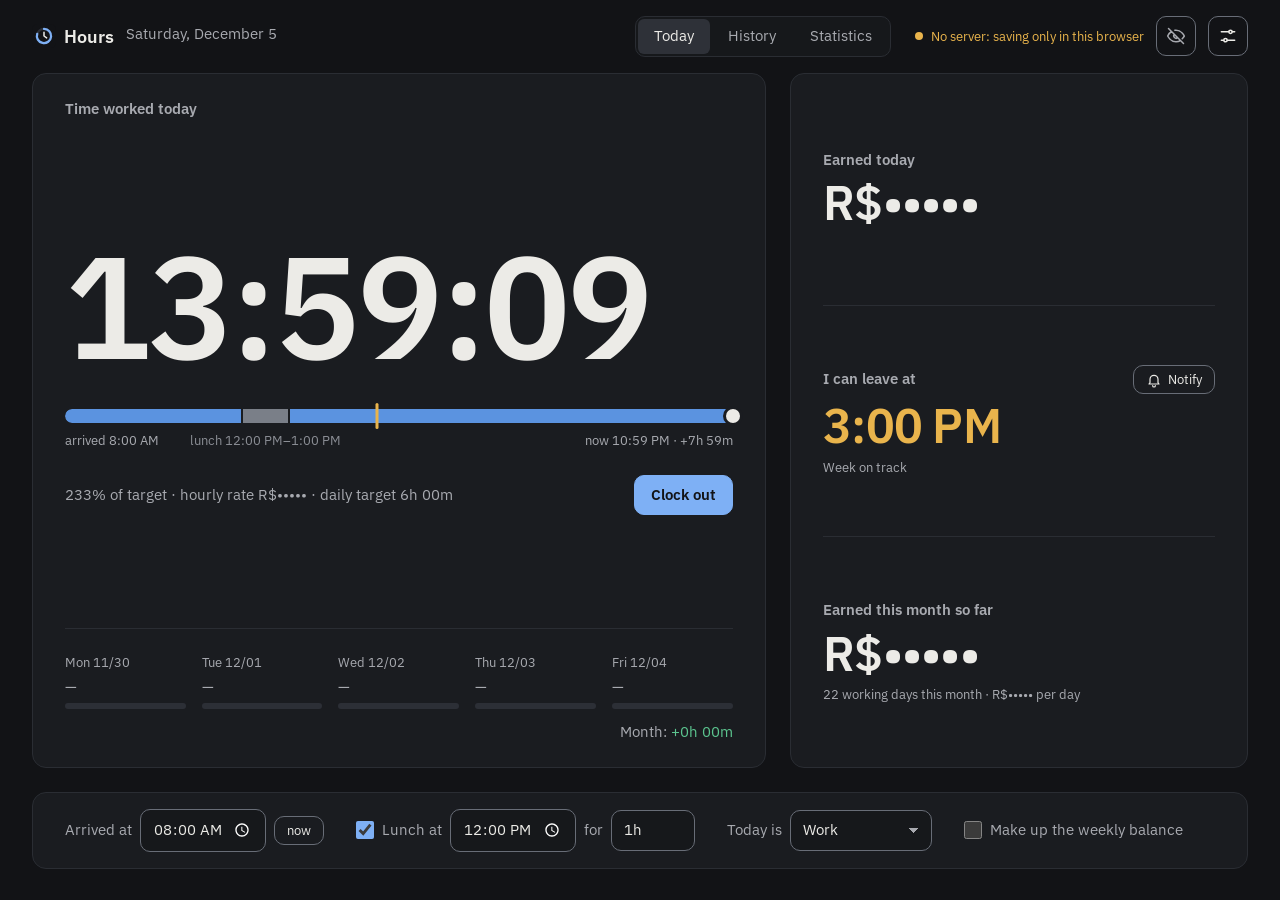
==== commit 56596e83: "refactor(estilo): move the page CSS to estilo.css" ====
--- a/index.html
+++ b/index.html
@@ -15,7 +15,6 @@
 <link rel="modulepreload" href="/idiomas/pt.js">
 <link rel="modulepreload" href="/calculo.js">
 <link rel="modulepreload" href="/feriados.js">
-<link rel="modulepreload" href="/graficos.js">
 <script type="module" src="/app.js"></script>
 </head>
 <body>
--- a/estilo.css
+++ b/estilo.css
@@ -0,0 +1,607 @@
+/* IBM Plex Sans (OFL, fontes/OFL.txt): algarismos tabulares de verdade e
+   cara de instrumento, que combina com um relógio de ponto. Só o latim, que
+   é o que o português e o inglês usam. */
+@font-face {
+  font-family: "IBM Plex Sans";
+  font-weight: 400;
+  font-display: swap;
+  src: url("/fontes/plex-sans-latin-400.woff2") format("woff2");
+  unicode-range: U+0000-00FF, U+0131, U+0152-0153, U+02BB-02BC, U+02C6, U+02DA, U+02DC, U+0304, U+0308, U+0329, U+2000-206F, U+20AC, U+2122, U+2191, U+2193, U+2212, U+2215, U+FEFF, U+FFFD;
+}
+@font-face {
+  font-family: "IBM Plex Sans";
+  font-weight: 600;
+  font-display: swap;
+  src: url("/fontes/plex-sans-latin-600.woff2") format("woff2");
+  unicode-range: U+0000-00FF, U+0131, U+0152-0153, U+02BB-02BC, U+02C6, U+02DA, U+02DC, U+0304, U+0308, U+0329, U+2000-206F, U+20AC, U+2122, U+2191, U+2193, U+2212, U+2215, U+FEFF, U+FFFD;
+}
+
+/* Tema escuro é o padrão; o claro vem por escolha nos ajustes ou pelo
+   sistema, no modo automático. Neutros grafite puxados para o quente, um
+   acento só (azul, para o que se clica) e cor de dado só com significado:
+   verde e vermelho para o sinal do saldo, âmbar para a hora de sair. */
+:root {
+  color-scheme: dark;
+  --fundo: #121316;
+  --fundo-2: #16181b;
+  --superficie: #1a1c20;
+  --segmento: #16181b;
+  --selecionado: #2e3138;
+  --borda: #2a2d33;
+  --borda-campo: #686d77;
+  --trilho: #2c2f36;
+  --texto: #ecebe7;
+  --texto-2: #a8aab0;
+  --apagado: #8b8e95;
+  --verde: #5cc58f;
+  --ambar: #e9b44c;
+  --azul: #7eb0f5;
+  --vermelho: #f08473;
+  --sobre-azul: #121316;
+  --serie: #5b93e0;
+  --grade: #25282d;
+  --eixo: #686d77;
+  --almoco: #7a7f88;
+  --sombra-1: none;
+  --sombra-2: 0 12px 32px rgb(0 0 0 / 0.4);
+}
+:root[data-tema="claro"] {
+  color-scheme: light;
+  --fundo: #f4f3f0;
+  --fundo-2: #f8f7f5;
+  --superficie: #ffffff;
+  --segmento: #e9e7e2;
+  --selecionado: #ffffff;
+  --borda: #dddbd6;
+  --borda-campo: #82858c;
+  --trilho: #e2e0db;
+  --texto: #1b1c1f;
+  --texto-2: #55585f;
+  --apagado: #6a6d74;
+  --verde: #1b7a48;
+  --ambar: #8a5a00;
+  --azul: #1f5fc4;
+  --vermelho: #b3261e;
+  --sobre-azul: #ffffff;
+  --serie: #2f6bd0;
+  --grade: #e6e4df;
+  --eixo: #82858c;
+  --almoco: #9a9da3;
+  --sombra-1: 0 1px 2px rgb(27 28 31 / 0.06), 0 2px 8px rgb(27 28 31 / 0.04);
+  --sombra-2: 0 12px 32px rgb(27 28 31 / 0.16);
+}
+@media (prefers-color-scheme: light) {
+  :root[data-tema="auto"] {
+    color-scheme: light;
+    --fundo: #f4f3f0;
+    --fundo-2: #f8f7f5;
+    --superficie: #ffffff;
+    --segmento: #e9e7e2;
+    --selecionado: #ffffff;
+    --borda: #dddbd6;
+    --borda-campo: #82858c;
+    --trilho: #e2e0db;
+    --texto: #1b1c1f;
+    --texto-2: #55585f;
+    --apagado: #6a6d74;
+    --verde: #1b7a48;
+    --ambar: #8a5a00;
+    --azul: #1f5fc4;
+    --vermelho: #b3261e;
+    --sobre-azul: #ffffff;
+    --serie: #2f6bd0;
+    --grade: #e6e4df;
+    --eixo: #82858c;
+    --almoco: #9a9da3;
+    --sombra-1: 0 1px 2px rgb(27 28 31 / 0.06), 0 2px 8px rgb(27 28 31 / 0.04);
+    --sombra-2: 0 12px 32px rgb(27 28 31 / 0.16);
+  }
+}
+
+/* Modo daltonismo (Okabe–Ito): saldo positivo azul e negativo laranja no
+   lugar de verde e vermelho, que somem juntos na deuteranopia. Escolhidas
+   para contraste AA, também com o filtro de luz azul. */
+:root[data-cores="daltonismo"] {
+  --verde: #56b4e9;
+  --vermelho: #e69f00;
+  --ambar: #f0e442;
+  --azul: #cc79a7;
+}
+:root[data-cores="daltonismo"][data-tema="claro"] {
+  --verde: #0072b2;
+  --vermelho: #a84b00;
+  --ambar: #6a3d9a;
+  --azul: #00695c;
+  --sobre-azul: #ffffff;
+}
+@media (prefers-color-scheme: light) {
+  :root[data-cores="daltonismo"][data-tema="auto"] {
+    --verde: #0072b2;
+    --vermelho: #a84b00;
+    --ambar: #6a3d9a;
+    --azul: #00695c;
+    --sobre-azul: #ffffff;
+  }
+}
+
+/* Escala: texto 13/15/18/24/32/48 (e o relógio), pesos 400 e 600, espaços de
+   4 em 4, raios 6 (miúdos), 10 (controles) e 14 (cartões) */
+* { box-sizing: border-box; }
+/* Até o app pôr os textos no idioma escolhido (inicio.js liga). Se o app
+   não carregar, a página aparece assim mesmo depois de um segundo e meio. */
+.traduzindo body { visibility: hidden; animation: aparecer 0s 1.5s forwards; }
+@keyframes aparecer { to { visibility: visible; } }
+[hidden] { display: none !important; }
+html { background: var(--fundo); }
+body {
+  margin: 0;
+  height: 100dvh;
+  display: flex;
+  flex-direction: column;
+  font: 15px/1.5 "IBM Plex Sans", system-ui, -apple-system, "Segoe UI", Roboto, sans-serif;
+  color: var(--texto);
+  background: var(--fundo);
+  -webkit-font-smoothing: antialiased;
+}
+h1, h2, p { margin: 0; }
+.rotulo { color: var(--texto-2); font-size: 15px; font-weight: 600; }
+.num { font-variant-numeric: tabular-nums; }
+.apagado { color: var(--apagado); }
+.pos { color: var(--verde); }
+.neg { color: var(--vermelho); }
+:focus-visible { outline: 2px solid var(--azul); outline-offset: 2px; }
+.ic { width: 20px; height: 20px; flex-shrink: 0; fill: none; stroke: currentColor; stroke-width: 1.8; stroke-linecap: round; stroke-linejoin: round; }
+
+.card {
+  background: var(--superficie);
+  border: 1px solid var(--borda);
+  border-radius: 14px;
+  padding: 24px 32px;
+  box-shadow: var(--sombra-1);
+  /* O relógio muda o texto todo segundo: o layout fica preso no cartão */
+  contain: layout style;
+}
+
+.botao {
+  display: inline-flex;
+  align-items: center;
+  justify-content: center;
+  gap: 8px;
+  background: transparent;
+  color: var(--texto);
+  border: 1px solid var(--borda-campo);
+  border-radius: 10px;
+  padding: 8px 16px;
+  font: inherit;
+  font-size: 15px;
+  cursor: pointer;
+  transition: border-color 0.15s, background-color 0.15s, color 0.15s;
+}
+.botao:hover:not(:disabled) { border-color: var(--azul); }
+.botao:active:not(:disabled) { background: var(--fundo-2); }
+.botao:disabled { opacity: 0.4; cursor: default; }
+.botao.primario { background: var(--azul); border-color: var(--azul); color: var(--sobre-azul); font-weight: 600; }
+.botao.primario:hover { filter: brightness(1.08); }
+.botao.primario:active:not(:disabled) { background: var(--azul); filter: brightness(0.94); }
+/* Ação de canto (ver tabela): só texto, para não brigar com o gráfico */
+.botao.terciario { border-color: transparent; color: var(--texto-2); padding-inline: 8px; white-space: nowrap; }
+.botao.terciario:hover:not(:disabled) { border-color: transparent; color: var(--texto); text-decoration: underline; text-underline-offset: 3px; }
+.botao.icone { width: 40px; height: 40px; padding: 0; }
+.botao.pequeno { padding: 4px 12px; font-size: 13px; gap: 6px; }
+.botao.pequeno .ic { width: 16px; height: 16px; }
+.botao[aria-pressed="true"] { border-color: var(--azul); color: var(--azul); }
+#btnOcultar[aria-pressed] { border-color: var(--borda-campo); color: var(--texto-2); }
+#btnOcultar[aria-pressed="true"] .olho-aberto, #btnOcultar[aria-pressed="false"] .olho-fechado { display: none; }
+
+input[type=number], input[type=time], input[type=date], input[type=text], select {
+  background: var(--fundo-2);
+  color: var(--texto);
+  border: 1px solid var(--borda-campo);
+  border-radius: 10px;
+  padding: 8px 12px;
+  font: inherit;
+  font-variant-numeric: tabular-nums;
+}
+input[type=number], #almocoHoras { width: 84px; }
+/* Tracejado e mais grosso: o erro se vê sem depender da cor */
+input[aria-invalid="true"] { border-color: var(--vermelho); border-style: dashed; border-width: 2px; }
+/* Seta própria: a do sistema muda de tamanho e estilo entre navegadores */
+select {
+  appearance: none;
+  padding-inline-end: 32px;
+  background-image: linear-gradient(45deg, transparent 50%, var(--texto-2) 50%), linear-gradient(135deg, var(--texto-2) 50%, transparent 50%);
+  background-position: right 17px center, right 12px center;
+  background-size: 5px 5px;
+  background-repeat: no-repeat;
+}
+input:disabled, select:disabled { opacity: 0.45; }
+input[type=checkbox] { accent-color: var(--azul); width: 18px; height: 18px; margin: 0; }
+label { display: inline-flex; align-items: center; gap: 8px; color: var(--texto-2); font-size: 15px; }
+
+/* Seletor de telas e de período: o mesmo controle segmentado */
+nav, .segmentos {
+  display: flex;
+  gap: 2px;
+  padding: 2px;
+  background: var(--segmento);
+  border: 1px solid var(--borda);
+  border-radius: 10px;
+}
+nav button, .segmentos button {
+  background: none;
+  border: 0;
+  color: var(--texto-2);
+  padding: 6px 16px;
+  border-radius: 6px;
+  font: inherit;
+  font-size: 15px;
+  white-space: nowrap;
+  cursor: pointer;
+  transition: background-color 0.15s, color 0.15s;
+}
+nav button:hover, .segmentos button:hover { color: var(--texto); background: color-mix(in srgb, var(--selecionado) 50%, transparent); }
+nav button[aria-current="page"], .segmentos button[aria-pressed="true"] { background: var(--selecionado); color: var(--texto); box-shadow: var(--sombra-1); }
+
+/* ------------------------------------------------------------ topo */
+.barra {
+  display: flex;
+  align-items: center;
+  gap: 16px 24px;
+  flex-wrap: wrap;
+  padding: 16px 32px;
+}
+.marca { display: flex; align-items: baseline; gap: 12px; margin-inline-end: auto; }
+.marca h1 { font-size: 18px; font-weight: 600; display: flex; align-items: center; gap: 8px; align-self: center; }
+.marca h1 img { width: 24px; height: 24px; }
+#hojeData { color: var(--texto-2); font-size: 15px; }
+.direita { display: flex; align-items: center; gap: 12px; }
+#estado { font-size: 13px; color: var(--apagado); display: inline-flex; align-items: center; gap: 8px; }
+/* O ponto só aparece quando há o que avisar (sem conexão) */
+#estado.off { color: var(--ambar); }
+#estado.off::before { content: ""; width: 8px; height: 8px; border-radius: 50%; background: currentColor; }
+
+main { flex: 1; min-height: 0; padding: 0 32px 32px; display: flex; flex-direction: column; }
+.tela { flex: 1; min-height: 0; }
+
+/* ------------------------------------------------------------ hoje */
+.tela.hoje {
+  display: grid;
+  grid-template-columns: 1.6fr 1fr;
+  grid-template-rows: 1fr auto;
+  grid-template-areas: "relogio numeros" "campos campos";
+  gap: 24px;
+}
+/* O relógio se mede pelo cartão (cqi): na tela estreita ele vazava para o lado */
+.relogio { grid-area: relogio; display: flex; flex-direction: column; gap: 24px; container-type: inline-size; }
+.relogio .topo { display: flex; align-items: center; justify-content: space-between; gap: 12px; flex-wrap: wrap; }
+.selo { font-size: 13px; padding: 2px 8px; border-radius: 6px; background: var(--fundo-2); border: 1px solid var(--borda); color: var(--texto-2); }
+#tempo {
+  font-size: clamp(56px, min(16vh, 25cqi), 160px);
+  font-weight: 600;
+  line-height: 1;
+  letter-spacing: -0.02em;
+}
+/* A sobra de altura se divide em duas: o relógio fica no meio do cartão e a
+   semana desce para o pé */
+#tempo, .semana-dias { margin-top: auto; }
+.semana-dias { display: grid; grid-template-columns: repeat(5, 1fr); gap: 16px; padding-top: 24px; border-top: 1px solid var(--borda); }
+.dia-sem { display: flex; flex-direction: column; gap: 4px; font-size: 13px; color: var(--texto-2); min-width: 0; }
+.dia-sem b { font-size: 15px; color: var(--texto); font-weight: 600; font-variant-numeric: tabular-nums; }
+.dia-sem.hoje .d { color: var(--azul); font-weight: 600; }
+.dia-sem.fora b { color: var(--texto-2); font-weight: 400; }
+.mini { height: 6px; border-radius: 3px; background: var(--trilho); overflow: hidden; }
+.mini span { display: block; height: 100%; border-radius: 3px; background: var(--serie); }
+.ritmo { display: flex; justify-content: space-between; gap: 4px 24px; flex-wrap: wrap; margin-top: -12px; color: var(--texto-2); }
+.rodape { display: flex; justify-content: space-between; align-items: center; gap: 12px; flex-wrap: wrap; color: var(--texto-2); }
+
+/* Linha do dia: chegada à esquerda, "pode sair" à direita, almoço no meio */
+.linha { position: relative; padding: 8px 0 0; }
+.trilho { position: relative; height: 14px; border-radius: 7px; background: var(--trilho); overflow: hidden; }
+.feito {
+  position: absolute;
+  inset: 0 auto 0 0;
+  background: var(--serie);
+  border-radius: 7px;
+  transition: width 0.6s;
+}
+.trilho .almoco {
+  position: absolute;
+  top: 0;
+  bottom: 0;
+  background: var(--almoco);
+  box-shadow: 0 0 0 2px var(--superficie);
+}
+.linha .agora, .linha .alvo-saida { position: absolute; top: 8px; height: 14px; transform: translateX(-50%); transition: left 0.6s; }
+.linha .agora {
+  width: 14px;
+  border-radius: 50%;
+  background: var(--texto);
+  box-shadow: 0 0 0 3px var(--superficie);
+}
+.linha .alvo-saida { top: 2px; height: 26px; width: 3px; border-radius: 2px; background: var(--ambar); }
+.escala { position: relative; height: 20px; margin-top: 8px; font-size: 13px; color: var(--texto-2); font-variant-numeric: tabular-nums; }
+.escala span { position: absolute; top: 0; white-space: nowrap; }
+#ldIni { left: 0; }
+#ldFim { right: 0; }
+#ldAlmocoRot { transform: translateX(-50%); color: var(--apagado); }
+
+/* Três números num cartão só, separados por linha: nenhum compete com o relógio */
+.numeros { grid-area: numeros; display: grid; grid-template-rows: repeat(3, 1fr); min-height: 0; padding-block: 0; }
+.numero { display: flex; flex-direction: column; justify-content: center; gap: 4px; padding-block: 24px; }
+.numero + .numero { border-top: 1px solid var(--borda); }
+.numero .topo { display: flex; justify-content: space-between; align-items: center; gap: 8px; }
+.big { font-size: 48px; font-weight: 600; line-height: 1.15; letter-spacing: -0.015em; }
+/* Âmbar é a cor da hora de sair, a mesma do marcador na linha do dia */
+#saida { color: var(--ambar); }
+.sub { color: var(--texto-2); font-size: 13px; }
+
+.campos-hoje {
+  grid-area: campos;
+  display: flex;
+  flex-wrap: wrap;
+  align-items: center;
+  gap: 12px 32px;
+  padding-block: 16px;
+}
+.campos-hoje .grupo { display: inline-flex; align-items: center; gap: 8px; }
+.pendencia { flex-basis: 100%; margin: 0; display: flex; align-items: center; gap: 12px; color: var(--ambar); font-size: 15px; }
+.pendencia::before {
+  content: "";
+  width: 20px;
+  height: 20px;
+  flex-shrink: 0;
+  background: currentColor;
+  mask: url("data:image/svg+xml,%3Csvg xmlns='http://www.w3.org/2000/svg' viewBox='0 0 24 24' fill='none' stroke='black' stroke-width='1.8' stroke-linecap='round' stroke-linejoin='round'%3E%3Cpath d='M12 4 2.5 20h19Z'/%3E%3Cpath d='M12 10v4M12 17v.01'/%3E%3C/svg%3E") center / contain no-repeat;
+}
+
+/* ------------------------------------------------------------ histórico */
+.historico { height: 100%; display: flex; flex-direction: column; gap: 16px; }
+.historico .topo { display: flex; justify-content: space-between; align-items: center; gap: 12px 24px; flex-wrap: wrap; }
+.mesNav { display: flex; align-items: center; gap: 8px; }
+#tituloMes { font-size: 18px; font-weight: 600; min-width: 190px; text-align: center; }
+#resumo { color: var(--texto-2); flex: 1; }
+.acoes { display: flex; gap: 8px; flex-wrap: wrap; }
+.tabela { flex: 1; min-height: 0; overflow: auto; scrollbar-gutter: stable; margin: 0 -8px; }
+.tabela table { width: 100%; border-collapse: collapse; }
+.tabela th, .tabela td { padding: 4px 8px; text-align: start; white-space: nowrap; }
+.tabela thead th {
+  position: sticky;
+  top: 0;
+  z-index: 1;
+  background: var(--superficie);
+  font-weight: 600;
+  color: var(--texto-2);
+  font-size: 13px;
+  padding-block: 8px;
+}
+.tabela tbody th { font-weight: 400; }
+/* A sobra de largura vai para a coluna do ×, na ponta direita */
+.tabela .acao { width: 100%; text-align: end; }
+/* Trabalhado, valeu e por hora: números pela direita, casa sob casa */
+.tabela td.trab, .tabela td.trab ~ td, .tabela thead th:nth-child(n+7):nth-child(-n+9) { text-align: end; }
+.tabela tbody td, .tabela tbody th { border-top: 1px solid var(--borda); }
+.tabela td input, .tabela td select { padding-block: 4px; padding-inline-start: 8px; font-size: 15px; }
+.tabela td input { padding-inline-end: 8px; }
+.tabela td select { padding-inline-end: 26px; }
+.tabela td input[type=time] { width: 112px; }
+.tabela td input[type=number], .tabela td input[data-campo=almocoHoras] { width: 80px; }
+/* Com mouse, os campos da tabela só mostram a caixa na linha em uso: a
+   lista lê como tabela, não como formulário. No toque ficam sempre à vista. */
+@media (hover: hover) {
+  .tabela td input:not([aria-invalid="true"]), .tabela td select { border-color: transparent; background-color: transparent; }
+  .tabela td select { background-size: 0 0; }
+  .tabela td input[type=time]::-webkit-calendar-picker-indicator { opacity: 0; }
+  .tabela tbody tr:hover :is(input:not([aria-invalid="true"]), select),
+  .tabela td :is(input:not([aria-invalid="true"]), select):focus { border-color: var(--borda-campo); background-color: var(--fundo-2); }
+  .tabela tbody tr:hover select, .tabela td select:focus { background-size: 5px 5px; }
+  .tabela tbody tr:hover input[type=time]::-webkit-calendar-picker-indicator,
+  .tabela td input[type=time]:focus::-webkit-calendar-picker-indicator { opacity: 1; }
+}
+.tabela tr.vazio th, .tabela tr.futuro th, .tabela tr.feriado th { color: var(--apagado); }
+.tabela tr.hoje th { color: var(--azul); font-weight: 600; }
+.tabela tr.semana td { background: var(--fundo-2); color: var(--texto-2); font-size: 13px; padding: 8px; }
+.semanaLinha { display: flex; justify-content: space-between; gap: 16px; }
+.x { background: none; border: none; color: var(--apagado); font-size: 20px; line-height: 1; padding: 2px 8px; border-radius: 6px; cursor: pointer; }
+.x:hover { color: var(--vermelho); }
+
+/* ------------------------------------------------------------ estatísticas */
+/* Aqui rola a página inteira, não um painel: a barra de rolagem fica fora
+   do conteúdo e as bordas continuam alinhadas com o topo */
+body:has(#telaEstatisticas:not([hidden])) { height: auto; min-height: 100dvh; }
+.estatisticas { display: flex; flex-direction: column; gap: 24px; }
+.filtros { display: flex; align-items: center; gap: 12px; flex-wrap: wrap; }
+.kpis {
+  display: flex;
+  flex-wrap: wrap;
+  gap: 1px;
+  background: var(--borda);
+  border: 1px solid var(--borda);
+  border-radius: 14px;
+  overflow: hidden;
+  box-shadow: var(--sombra-1);
+}
+/* O app.js monta cada número com .card; aqui ele vira uma célula da faixa,
+   e o vão de 1px entre as células desenha as divisórias */
+.kpis .kpi { flex: 1 1 170px; border: 0; border-radius: 0; box-shadow: none; padding: 16px 24px; display: flex; flex-direction: column; gap: 4px; }
+.kpi .rotulo { font-size: 13px; }
+.kpi strong { font-size: 24px; font-weight: 600; line-height: 1.25; font-variant-numeric: tabular-nums; }
+.kpi > span { color: var(--texto-2); font-size: 13px; }
+.graficos { display: grid; grid-template-columns: 1fr 1fr; gap: 24px; }
+.graficos .largo { grid-column: 1 / -1; }
+figure.grafico { margin: 0; display: flex; flex-direction: column; gap: 12px; min-width: 0; }
+figure.grafico figcaption { display: flex; justify-content: space-between; align-items: flex-start; gap: 12px; }
+figure.grafico h2 { font-size: 15px; font-weight: 600; }
+figure.grafico .sub { margin-top: 2px; }
+.legenda-graf { display: flex; gap: 16px; font-size: 13px; color: var(--texto-2); }
+.chave { display: inline-flex; align-items: center; gap: 6px; }
+.chave::before { content: ""; width: 10px; height: 10px; border-radius: 2px; background: var(--serie); }
+.chave.traco::before { width: 14px; height: 2px; border-radius: 1px; background: var(--texto-2); }
+.area { position: relative; min-height: 200px; }
+.area svg { display: block; overflow: visible; }
+.area .vazio { color: var(--apagado); padding: 40px 0; text-align: center; }
+svg .barra { fill: var(--serie); }
+/* A semana em andamento: mais clara e com contorno tracejado */
+svg .barra.parcial { fill-opacity: 0.5; stroke: var(--serie); stroke-width: 1.5; stroke-dasharray: 3 2; }
+svg .barra.ativo, svg .seg.ativo { filter: brightness(1.18); }
+svg .meta { stroke: var(--texto-2); stroke-width: 2.5; stroke-linecap: round; }
+svg .grade { stroke: var(--grade); stroke-width: 1; shape-rendering: crispEdges; }
+svg .grade.base { stroke: var(--eixo); }
+svg .eixo { fill: var(--apagado); font-size: 13px; font-variant-numeric: tabular-nums; }
+svg .linha-serie { fill: none; stroke: var(--serie); stroke-width: 2.5; stroke-linejoin: round; stroke-linecap: round; }
+svg .lavagem { fill: var(--serie); fill-opacity: 0.1; }
+svg .ponto { fill: var(--serie); stroke: var(--superficie); stroke-width: 2; }
+svg .rotulo-dado { fill: var(--texto); font-size: 13px; font-weight: 600; font-variant-numeric: tabular-nums; }
+svg .seg { fill: var(--serie); }
+svg .ref { stroke: var(--texto-2); stroke-width: 1.5; }
+svg .ref-rot { fill: var(--texto-2); font-size: 13px; }
+svg .foco { display: none; }
+svg .foco.ativo { display: inline; }
+svg .foco line { stroke: var(--eixo); stroke-width: 1; }
+svg .alvo { fill: transparent; outline: none; cursor: default; }
+svg .alvo:focus-visible { stroke: var(--azul); stroke-width: 2; }
+.tabela-graf { overflow: auto; max-height: 320px; }
+.tabela-graf table { width: 100%; border-collapse: collapse; font-size: 15px; font-variant-numeric: tabular-nums; }
+.tabela-graf th, .tabela-graf td { text-align: start; padding: 4px 8px; border-top: 1px solid var(--borda); }
+.tabela-graf thead th { color: var(--texto-2); font-weight: 600; border-top: 0; }
+.dica {
+  position: fixed;
+  z-index: 10;
+  pointer-events: none;
+  background: var(--superficie);
+  border: 1px solid var(--borda);
+  border-radius: 10px;
+  padding: 8px 12px;
+  font-size: 13px;
+  box-shadow: var(--sombra-2);
+  min-width: 140px;
+}
+.dica .titulo { color: var(--texto-2); margin-bottom: 4px; }
+.dica div { display: flex; align-items: center; gap: 8px; }
+.dica b { font-weight: 600; font-variant-numeric: tabular-nums; }
+.dica .tecla { width: 12px; height: 2px; border-radius: 1px; background: var(--serie); }
+.dica .tecla.neutra { background: var(--texto-2); }
+.dica .tecla.nada { background: none; }
+
+/* ------------------------------------------------------------ diálogo e aviso */
+dialog {
+  border: 1px solid var(--borda);
+  border-radius: 14px;
+  background: var(--superficie);
+  color: var(--texto);
+  padding: 24px;
+  width: min(480px, calc(100vw - 32px));
+  max-height: calc(100dvh - 32px);
+  overflow: auto;
+  box-shadow: var(--sombra-2);
+}
+dialog::backdrop { background: rgb(10 10 12 / 0.55); backdrop-filter: blur(3px); }
+dialog form { display: flex; flex-direction: column; gap: 16px; }
+dialog h2 { font-size: 18px; font-weight: 600; }
+dialog label { justify-content: space-between; }
+/* Todos os campos com a mesma largura: a coluna da direita fica alinhada */
+dialog label > select, dialog label > input:not([type=checkbox]) { width: var(--campo-ajuste); flex-shrink: 0; box-sizing: border-box; text-overflow: ellipsis; }
+dialog form { --campo-ajuste: 240px; }
+@media (max-width: 520px) { dialog form { --campo-ajuste: 170px; } }
+dialog .nota { color: var(--texto-2); font-size: 13px; }
+dialog fieldset { margin: 0; padding: 12px 16px 16px; border: 1px solid var(--borda); border-radius: 10px; display: flex; flex-direction: column; gap: 12px; }
+dialog legend { padding: 0 6px; color: var(--texto-2); font-size: 13px; font-weight: 600; }
+dialog .nota:empty { display: none; }
+dialog .nota a { color: inherit; }
+.extras { display: flex; flex-direction: column; gap: 8px; }
+.extra { display: flex; flex-wrap: wrap; align-items: center; gap: 8px; }
+.extra + .extra { border-top: 1px solid var(--borda); padding-top: 8px; }
+/* Data e "todo ano" numa linha, nome e tipo na outra: o nome fica com a largura toda que sobra */
+.extra .quebra { flex-basis: 100%; height: 0; }
+dialog .extra input[type=text] { flex: 1; min-width: 160px; width: auto; }
+dialog .extra select { flex-shrink: 0; }
+.extra label { font-size: 13px; gap: 6px; }
+dialog .acoes { justify-content: flex-end; }
+/* Fechar fica sempre à vista, preso no pé do diálogo que rola */
+dialog form > .acoes:last-child {
+  position: sticky;
+  bottom: -24px;
+  margin: 0 -24px -24px;
+  padding: 16px 24px;
+  background: var(--superficie);
+  border-top: 1px solid var(--borda);
+}
+.toast {
+  position: fixed;
+  left: 50%;
+  bottom: 24px;
+  transform: translateX(-50%);
+  z-index: 20;
+  display: flex;
+  align-items: center;
+  gap: 16px;
+  background: var(--superficie);
+  border: 1px solid var(--borda);
+  border-radius: 10px;
+  padding: 8px 8px 8px 16px;
+  box-shadow: var(--sombra-2);
+  font-size: 15px;
+}
+
+.relatorio { display: none; }
+
+/* Tela estreita: uma coluna, com rolagem */
+@media (max-width: 900px) {
+  body { height: auto; min-height: 100dvh; }
+  main { padding: 0 16px 16px; }
+  .barra { padding: 12px 16px; }
+  .card { padding: 24px 16px; }
+  .tela.hoje { grid-template-columns: 1fr; grid-template-rows: none; grid-template-areas: "relogio" "numeros" "campos"; gap: 16px; }
+  .numeros { grid-template-rows: none; padding-block: 0; }
+  .numero { padding-block: 16px; }
+  .big { font-size: 32px; }
+  .campos-hoje { flex-direction: column; align-items: stretch; padding-block: 16px; }
+  .campos-hoje > label, .campos-hoje .grupo { justify-content: space-between; }
+  /* Caixa de marcar fica junto do texto dela, não na outra ponta */
+  .campos-hoje > label:has(input[type=checkbox]) { justify-content: flex-start; }
+  .campos-hoje .grupo:has(input[type=checkbox]) { flex-wrap: wrap; justify-content: flex-start; }
+  .campos-hoje .grupo > label:has(input[type=checkbox]) { flex-basis: 100%; }
+  .historico { height: auto; }
+  .tabela { max-height: 70vh; }
+  /* A tabela rola de lado: o dia fica preso e a borda esmaece para mostrar que há mais */
+  .tabela { mask-image: linear-gradient(to left, transparent, #000 24px); }
+  .tabela tbody th, .tabela thead th:first-child { position: sticky; inset-inline-start: 0; background: var(--superficie); }
+  .tabela thead th:first-child { z-index: 2; }
+  .tabela td.acao { padding-inline-end: 24px; }
+  .graficos { grid-template-columns: 1fr; }
+}
+/* Celular: marca e botões numa linha, telas na de baixo com a largura toda */
+@media (max-width: 520px) {
+  .barra { display: grid; grid-template-columns: 1fr auto; gap: 12px; }
+  .marca { flex-direction: column; align-items: flex-start; gap: 0; }
+  .marca h1 { align-self: auto; }
+  #hojeData { font-size: 13px; }
+  .direita { grid-area: 1 / 2; }
+  .barra nav { grid-area: 2 / 1 / 3 / -1; }
+  nav button { flex: 1; padding-inline: 8px; }
+  /* Período com a largura toda; em idioma de rótulo comprido, quebra em duas linhas de botões */
+  .segmentos { width: 100%; flex-wrap: wrap; }
+  .segmentos button { flex: 1 1 auto; padding-inline: 8px; }
+  /* O rótulo do almoço encosta nos da chegada e da saída */
+  #ldAlmocoRot { display: none; }
+}
+@media (prefers-reduced-motion: reduce) {
+  * { transition: none !important; }
+}
+
+/* Impressão: só o relatório do mês, em branco e preto */
+@media print {
+  @page { size: A4; margin: 14mm 16mm; }
+  html, body { background: #fff !important; color: #000; height: auto; display: block; }
+  body > :not(.relatorio) { display: none !important; }
+  .relatorio { display: block; font: 10.5pt/1.4 "IBM Plex Sans", system-ui, sans-serif; color: #000; }
+  .relatorio h1 { font-size: 16pt; font-weight: 600; margin-bottom: 2pt; }
+  .relatorio .cab { color: #333; margin-bottom: 12pt; }
+  .relatorio table { width: 100%; border-collapse: collapse; }
+  .relatorio th, .relatorio td { border-bottom: 0.5pt solid #bbb; padding: 3pt 5pt; text-align: start; font-variant-numeric: tabular-nums; }
+  .relatorio thead th { border-bottom: 1pt solid #000; font-weight: 600; }
+  .relatorio tr.fora td { color: #666; }
+  .relatorio .totais { margin-top: 10pt; }
+  .relatorio .assinaturas { display: flex; gap: 48pt; margin-top: 56pt; }
+  .relatorio .assinaturas div { flex: 1; border-top: 0.75pt solid #000; padding-top: 4pt; text-align: center; }
+  .relatorio .gerado { margin-top: 18pt; color: #666; font-size: 9pt; }
+}
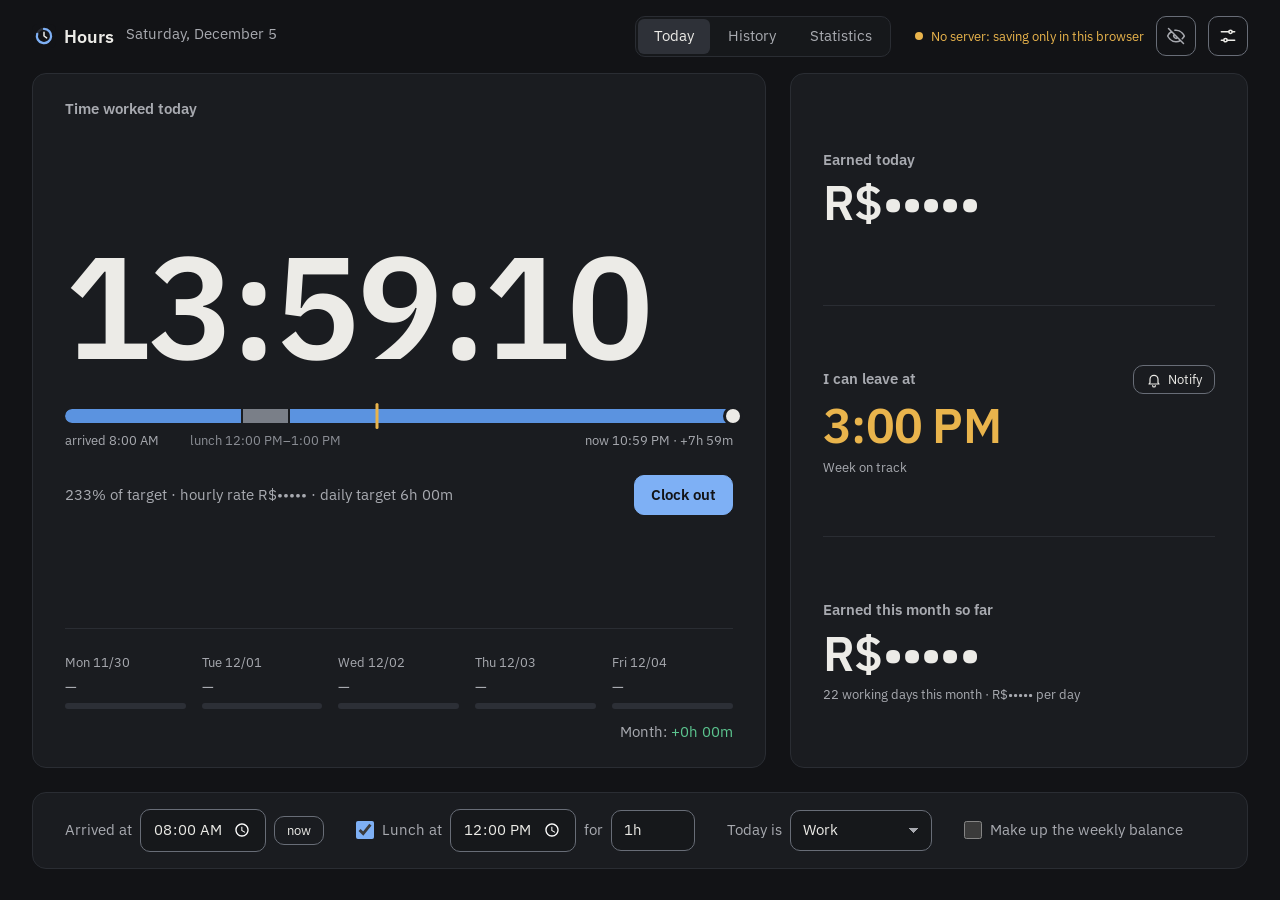
==== commit 0438d67c: "refactor: keep only pt/en, BRL/USD and Brazilian holidays" ====
--- a/index.html
+++ b/index.html
@@ -10,12 +10,620 @@
 <link rel="manifest" href="/manifest.webmanifest">
 <link rel="preload" href="/fontes/plex-sans-latin-400.woff2" as="font" type="font/woff2" crossorigin>
 <link rel="preload" href="/fontes/plex-sans-latin-600.woff2" as="font" type="font/woff2" crossorigin>
-<link rel="stylesheet" href="/estilo.css">
 <script src="/inicio.js"></script>
 <link rel="modulepreload" href="/idiomas/pt.js">
 <link rel="modulepreload" href="/calculo.js">
 <link rel="modulepreload" href="/feriados.js">
 <script type="module" src="/app.js"></script>
+<style>
+  /* IBM Plex Sans (OFL, fontes/OFL.txt): algarismos tabulares de verdade e
+     cara de instrumento, que combina com um relógio de ponto. Só o latim, que
+     é o que o português e o inglês usam. */
+  @font-face {
+    font-family: "IBM Plex Sans";
+    font-weight: 400;
+    font-display: swap;
+    src: url("/fontes/plex-sans-latin-400.woff2") format("woff2");
+    unicode-range: U+0000-00FF, U+0131, U+0152-0153, U+02BB-02BC, U+02C6, U+02DA, U+02DC, U+0304, U+0308, U+0329, U+2000-206F, U+20AC, U+2122, U+2191, U+2193, U+2212, U+2215, U+FEFF, U+FFFD;
+  }
+  @font-face {
+    font-family: "IBM Plex Sans";
+    font-weight: 600;
+    font-display: swap;
+    src: url("/fontes/plex-sans-latin-600.woff2") format("woff2");
+    unicode-range: U+0000-00FF, U+0131, U+0152-0153, U+02BB-02BC, U+02C6, U+02DA, U+02DC, U+0304, U+0308, U+0329, U+2000-206F, U+20AC, U+2122, U+2191, U+2193, U+2212, U+2215, U+FEFF, U+FFFD;
+  }
+
+  /* Tema escuro é o padrão; o claro vem por escolha nos ajustes ou pelo
+     sistema, no modo automático. Neutros grafite puxados para o quente, um
+     acento só (azul, para o que se clica) e cor de dado só com significado:
+     verde e vermelho para o sinal do saldo, âmbar para a hora de sair. */
+  :root {
+    color-scheme: dark;
+    --fundo: #121316;
+    --fundo-2: #16181b;
+    --superficie: #1a1c20;
+    --segmento: #16181b;
+    --selecionado: #2e3138;
+    --borda: #2a2d33;
+    --borda-campo: #686d77;
+    --trilho: #2c2f36;
+    --texto: #ecebe7;
+    --texto-2: #a8aab0;
+    --apagado: #8b8e95;
+    --verde: #5cc58f;
+    --ambar: #e9b44c;
+    --azul: #7eb0f5;
+    --vermelho: #f08473;
+    --sobre-azul: #121316;
+    --serie: #5b93e0;
+    --grade: #25282d;
+    --eixo: #686d77;
+    --almoco: #7a7f88;
+    --sombra-1: none;
+    --sombra-2: 0 12px 32px rgb(0 0 0 / 0.4);
+  }
+  :root[data-tema="claro"] {
+    color-scheme: light;
+    --fundo: #f4f3f0;
+    --fundo-2: #f8f7f5;
+    --superficie: #ffffff;
+    --segmento: #e9e7e2;
+    --selecionado: #ffffff;
+    --borda: #dddbd6;
+    --borda-campo: #82858c;
+    --trilho: #e2e0db;
+    --texto: #1b1c1f;
+    --texto-2: #55585f;
+    --apagado: #6a6d74;
+    --verde: #1b7a48;
+    --ambar: #8a5a00;
+    --azul: #1f5fc4;
+    --vermelho: #b3261e;
+    --sobre-azul: #ffffff;
+    --serie: #2f6bd0;
+    --grade: #e6e4df;
+    --eixo: #82858c;
+    --almoco: #9a9da3;
+    --sombra-1: 0 1px 2px rgb(27 28 31 / 0.06), 0 2px 8px rgb(27 28 31 / 0.04);
+    --sombra-2: 0 12px 32px rgb(27 28 31 / 0.16);
+  }
+  @media (prefers-color-scheme: light) {
+    :root[data-tema="auto"] {
+      color-scheme: light;
+      --fundo: #f4f3f0;
+      --fundo-2: #f8f7f5;
+      --superficie: #ffffff;
+      --segmento: #e9e7e2;
+      --selecionado: #ffffff;
+      --borda: #dddbd6;
+      --borda-campo: #82858c;
+      --trilho: #e2e0db;
+      --texto: #1b1c1f;
+      --texto-2: #55585f;
+      --apagado: #6a6d74;
+      --verde: #1b7a48;
+      --ambar: #8a5a00;
+      --azul: #1f5fc4;
+      --vermelho: #b3261e;
+      --sobre-azul: #ffffff;
+      --serie: #2f6bd0;
+      --grade: #e6e4df;
+      --eixo: #82858c;
+      --almoco: #9a9da3;
+      --sombra-1: 0 1px 2px rgb(27 28 31 / 0.06), 0 2px 8px rgb(27 28 31 / 0.04);
+      --sombra-2: 0 12px 32px rgb(27 28 31 / 0.16);
+    }
+  }
+
+  /* Modo daltonismo (Okabe–Ito): saldo positivo azul e negativo laranja no
+     lugar de verde e vermelho, que somem juntos na deuteranopia. Escolhidas
+     para contraste AA, também com o filtro de luz azul. */
+  :root[data-cores="daltonismo"] {
+    --verde: #56b4e9;
+    --vermelho: #e69f00;
+    --ambar: #f0e442;
+    --azul: #cc79a7;
+  }
+  :root[data-cores="daltonismo"][data-tema="claro"] {
+    --verde: #0072b2;
+    --vermelho: #a84b00;
+    --ambar: #6a3d9a;
+    --azul: #00695c;
+    --sobre-azul: #ffffff;
+  }
+  @media (prefers-color-scheme: light) {
+    :root[data-cores="daltonismo"][data-tema="auto"] {
+      --verde: #0072b2;
+      --vermelho: #a84b00;
+      --ambar: #6a3d9a;
+      --azul: #00695c;
+      --sobre-azul: #ffffff;
+    }
+  }
+
+  /* Escala: texto 13/15/18/24/32/48 (e o relógio), pesos 400 e 600, espaços de
+     4 em 4, raios 6 (miúdos), 10 (controles) e 14 (cartões) */
+  * { box-sizing: border-box; }
+  /* Até o app pôr os textos no idioma escolhido (inicio.js liga). Se o app
+     não carregar, a página aparece assim mesmo depois de um segundo e meio. */
+  .traduzindo body { visibility: hidden; animation: aparecer 0s 1.5s forwards; }
+  @keyframes aparecer { to { visibility: visible; } }
+  [hidden] { display: none !important; }
+  html { background: var(--fundo); }
+  body {
+    margin: 0;
+    height: 100dvh;
+    display: flex;
+    flex-direction: column;
+    font: 15px/1.5 "IBM Plex Sans", system-ui, -apple-system, "Segoe UI", Roboto, sans-serif;
+    color: var(--texto);
+    background: var(--fundo);
+    -webkit-font-smoothing: antialiased;
+  }
+  h1, h2, p { margin: 0; }
+  .rotulo { color: var(--texto-2); font-size: 15px; font-weight: 600; }
+  .num { font-variant-numeric: tabular-nums; }
+  .apagado { color: var(--apagado); }
+  .pos { color: var(--verde); }
+  .neg { color: var(--vermelho); }
+  :focus-visible { outline: 2px solid var(--azul); outline-offset: 2px; }
+  .ic { width: 20px; height: 20px; flex-shrink: 0; fill: none; stroke: currentColor; stroke-width: 1.8; stroke-linecap: round; stroke-linejoin: round; }
+
+  .card {
+    background: var(--superficie);
+    border: 1px solid var(--borda);
+    border-radius: 14px;
+    padding: 24px 32px;
+    box-shadow: var(--sombra-1);
+    /* O relógio muda o texto todo segundo: o layout fica preso no cartão */
+    contain: layout style;
+  }
+
+  .botao {
+    display: inline-flex;
+    align-items: center;
+    justify-content: center;
+    gap: 8px;
+    background: transparent;
+    color: var(--texto);
+    border: 1px solid var(--borda-campo);
+    border-radius: 10px;
+    padding: 8px 16px;
+    font: inherit;
+    font-size: 15px;
+    cursor: pointer;
+    transition: border-color 0.15s, background-color 0.15s, color 0.15s;
+  }
+  .botao:hover:not(:disabled) { border-color: var(--azul); }
+  .botao:active:not(:disabled) { background: var(--fundo-2); }
+  .botao:disabled { opacity: 0.4; cursor: default; }
+  .botao.primario { background: var(--azul); border-color: var(--azul); color: var(--sobre-azul); font-weight: 600; }
+  .botao.primario:hover { filter: brightness(1.08); }
+  .botao.primario:active:not(:disabled) { background: var(--azul); filter: brightness(0.94); }
+  /* Ação de canto (ver tabela): só texto, para não brigar com o gráfico */
+  .botao.terciario { border-color: transparent; color: var(--texto-2); padding-inline: 8px; white-space: nowrap; }
+  .botao.terciario:hover:not(:disabled) { border-color: transparent; color: var(--texto); text-decoration: underline; text-underline-offset: 3px; }
+  .botao.icone { width: 40px; height: 40px; padding: 0; }
+  .botao.pequeno { padding: 4px 12px; font-size: 13px; gap: 6px; }
+  .botao.pequeno .ic { width: 16px; height: 16px; }
+  .botao[aria-pressed="true"] { border-color: var(--azul); color: var(--azul); }
+  #btnOcultar[aria-pressed] { border-color: var(--borda-campo); color: var(--texto-2); }
+  #btnOcultar[aria-pressed="true"] .olho-aberto, #btnOcultar[aria-pressed="false"] .olho-fechado { display: none; }
+
+  input[type=number], input[type=time], input[type=date], input[type=text], select {
+    background: var(--fundo-2);
+    color: var(--texto);
+    border: 1px solid var(--borda-campo);
+    border-radius: 10px;
+    padding: 8px 12px;
+    font: inherit;
+    font-variant-numeric: tabular-nums;
+  }
+  input[type=number], #almocoHoras { width: 84px; }
+  /* Tracejado e mais grosso: o erro se vê sem depender da cor */
+  input[aria-invalid="true"] { border-color: var(--vermelho); border-style: dashed; border-width: 2px; }
+  /* Seta própria: a do sistema muda de tamanho e estilo entre navegadores */
+  select {
+    appearance: none;
+    padding-inline-end: 32px;
+    background-image: linear-gradient(45deg, transparent 50%, var(--texto-2) 50%), linear-gradient(135deg, var(--texto-2) 50%, transparent 50%);
+    background-position: right 17px center, right 12px center;
+    background-size: 5px 5px;
+    background-repeat: no-repeat;
+  }
+  input:disabled, select:disabled { opacity: 0.45; }
+  input[type=checkbox] { accent-color: var(--azul); width: 18px; height: 18px; margin: 0; }
+  label { display: inline-flex; align-items: center; gap: 8px; color: var(--texto-2); font-size: 15px; }
+
+  /* Seletor de telas e de período: o mesmo controle segmentado */
+  nav, .segmentos {
+    display: flex;
+    gap: 2px;
+    padding: 2px;
+    background: var(--segmento);
+    border: 1px solid var(--borda);
+    border-radius: 10px;
+  }
+  nav button, .segmentos button {
+    background: none;
+    border: 0;
+    color: var(--texto-2);
+    padding: 6px 16px;
+    border-radius: 6px;
+    font: inherit;
+    font-size: 15px;
+    white-space: nowrap;
+    cursor: pointer;
+    transition: background-color 0.15s, color 0.15s;
+  }
+  nav button:hover, .segmentos button:hover { color: var(--texto); background: color-mix(in srgb, var(--selecionado) 50%, transparent); }
+  nav button[aria-current="page"], .segmentos button[aria-pressed="true"] { background: var(--selecionado); color: var(--texto); box-shadow: var(--sombra-1); }
+
+  /* ------------------------------------------------------------ topo */
+  .barra {
+    display: flex;
+    align-items: center;
+    gap: 16px 24px;
+    flex-wrap: wrap;
+    padding: 16px 32px;
+  }
+  .marca { display: flex; align-items: baseline; gap: 12px; margin-inline-end: auto; }
+  .marca h1 { font-size: 18px; font-weight: 600; display: flex; align-items: center; gap: 8px; align-self: center; }
+  .marca h1 img { width: 24px; height: 24px; }
+  #hojeData { color: var(--texto-2); font-size: 15px; }
+  .direita { display: flex; align-items: center; gap: 12px; }
+  #estado { font-size: 13px; color: var(--apagado); display: inline-flex; align-items: center; gap: 8px; }
+  /* O ponto só aparece quando há o que avisar (sem conexão) */
+  #estado.off { color: var(--ambar); }
+  #estado.off::before { content: ""; width: 8px; height: 8px; border-radius: 50%; background: currentColor; }
+
+  main { flex: 1; min-height: 0; padding: 0 32px 32px; display: flex; flex-direction: column; }
+  .tela { flex: 1; min-height: 0; }
+
+  /* ------------------------------------------------------------ hoje */
+  .tela.hoje {
+    display: grid;
+    grid-template-columns: 1.6fr 1fr;
+    grid-template-rows: 1fr auto;
+    grid-template-areas: "relogio numeros" "campos campos";
+    gap: 24px;
+  }
+  /* O relógio se mede pelo cartão (cqi): na tela estreita ele vazava para o lado */
+  .relogio { grid-area: relogio; display: flex; flex-direction: column; gap: 24px; container-type: inline-size; }
+  .relogio .topo { display: flex; align-items: center; justify-content: space-between; gap: 12px; flex-wrap: wrap; }
+  .selo { font-size: 13px; padding: 2px 8px; border-radius: 6px; background: var(--fundo-2); border: 1px solid var(--borda); color: var(--texto-2); }
+  #tempo {
+    font-size: clamp(56px, min(16vh, 25cqi), 160px);
+    font-weight: 600;
+    line-height: 1;
+    letter-spacing: -0.02em;
+  }
+  /* A sobra de altura se divide em duas: o relógio fica no meio do cartão e a
+     semana desce para o pé */
+  #tempo, .semana-dias { margin-top: auto; }
+  .semana-dias { display: grid; grid-template-columns: repeat(5, 1fr); gap: 16px; padding-top: 24px; border-top: 1px solid var(--borda); }
+  .dia-sem { display: flex; flex-direction: column; gap: 4px; font-size: 13px; color: var(--texto-2); min-width: 0; }
+  .dia-sem b { font-size: 15px; color: var(--texto); font-weight: 600; font-variant-numeric: tabular-nums; }
+  .dia-sem.hoje .d { color: var(--azul); font-weight: 600; }
+  .dia-sem.fora b { color: var(--texto-2); font-weight: 400; }
+  .mini { height: 6px; border-radius: 3px; background: var(--trilho); overflow: hidden; }
+  .mini span { display: block; height: 100%; border-radius: 3px; background: var(--serie); }
+  .ritmo { display: flex; justify-content: space-between; gap: 4px 24px; flex-wrap: wrap; margin-top: -12px; color: var(--texto-2); }
+  .rodape { display: flex; justify-content: space-between; align-items: center; gap: 12px; flex-wrap: wrap; color: var(--texto-2); }
+
+  /* Linha do dia: chegada à esquerda, "pode sair" à direita, almoço no meio */
+  .linha { position: relative; padding: 8px 0 0; }
+  .trilho { position: relative; height: 14px; border-radius: 7px; background: var(--trilho); overflow: hidden; }
+  .feito {
+    position: absolute;
+    inset: 0 auto 0 0;
+    background: var(--serie);
+    border-radius: 7px;
+    transition: width 0.6s;
+  }
+  .trilho .almoco {
+    position: absolute;
+    top: 0;
+    bottom: 0;
+    background: var(--almoco);
+    box-shadow: 0 0 0 2px var(--superficie);
+  }
+  .linha .agora, .linha .alvo-saida { position: absolute; top: 8px; height: 14px; transform: translateX(-50%); transition: left 0.6s; }
+  .linha .agora {
+    width: 14px;
+    border-radius: 50%;
+    background: var(--texto);
+    box-shadow: 0 0 0 3px var(--superficie);
+  }
+  .linha .alvo-saida { top: 2px; height: 26px; width: 3px; border-radius: 2px; background: var(--ambar); }
+  .escala { position: relative; height: 20px; margin-top: 8px; font-size: 13px; color: var(--texto-2); font-variant-numeric: tabular-nums; }
+  .escala span { position: absolute; top: 0; white-space: nowrap; }
+  #ldIni { left: 0; }
+  #ldFim { right: 0; }
+  #ldAlmocoRot { transform: translateX(-50%); color: var(--apagado); }
+
+  /* Três números num cartão só, separados por linha: nenhum compete com o relógio */
+  .numeros { grid-area: numeros; display: grid; grid-template-rows: repeat(3, 1fr); min-height: 0; padding-block: 0; }
+  .numero { display: flex; flex-direction: column; justify-content: center; gap: 4px; padding-block: 24px; }
+  .numero + .numero { border-top: 1px solid var(--borda); }
+  .numero .topo { display: flex; justify-content: space-between; align-items: center; gap: 8px; }
+  .big { font-size: 48px; font-weight: 600; line-height: 1.15; letter-spacing: -0.015em; }
+  /* Âmbar é a cor da hora de sair, a mesma do marcador na linha do dia */
+  #saida { color: var(--ambar); }
+  .sub { color: var(--texto-2); font-size: 13px; }
+
+  .campos-hoje {
+    grid-area: campos;
+    display: flex;
+    flex-wrap: wrap;
+    align-items: center;
+    gap: 12px 32px;
+    padding-block: 16px;
+  }
+  .campos-hoje .grupo { display: inline-flex; align-items: center; gap: 8px; }
+  .pendencia { flex-basis: 100%; margin: 0; display: flex; align-items: center; gap: 12px; color: var(--ambar); font-size: 15px; }
+  .pendencia::before {
+    content: "";
+    width: 20px;
+    height: 20px;
+    flex-shrink: 0;
+    background: currentColor;
+    mask: url("data:image/svg+xml,%3Csvg xmlns='http://www.w3.org/2000/svg' viewBox='0 0 24 24' fill='none' stroke='black' stroke-width='1.8' stroke-linecap='round' stroke-linejoin='round'%3E%3Cpath d='M12 4 2.5 20h19Z'/%3E%3Cpath d='M12 10v4M12 17v.01'/%3E%3C/svg%3E") center / contain no-repeat;
+  }
+
+  /* ------------------------------------------------------------ histórico */
+  .historico { height: 100%; display: flex; flex-direction: column; gap: 16px; }
+  .historico .topo { display: flex; justify-content: space-between; align-items: center; gap: 12px 24px; flex-wrap: wrap; }
+  .mesNav { display: flex; align-items: center; gap: 8px; }
+  #tituloMes { font-size: 18px; font-weight: 600; min-width: 190px; text-align: center; }
+  #resumo { color: var(--texto-2); flex: 1; }
+  .acoes { display: flex; gap: 8px; flex-wrap: wrap; }
+  .tabela { flex: 1; min-height: 0; overflow: auto; scrollbar-gutter: stable; margin: 0 -8px; }
+  .tabela table { width: 100%; border-collapse: collapse; }
+  .tabela th, .tabela td { padding: 4px 8px; text-align: start; white-space: nowrap; }
+  .tabela thead th {
+    position: sticky;
+    top: 0;
+    z-index: 1;
+    background: var(--superficie);
+    font-weight: 600;
+    color: var(--texto-2);
+    font-size: 13px;
+    padding-block: 8px;
+  }
+  .tabela tbody th { font-weight: 400; }
+  /* A sobra de largura vai para a coluna do ×, na ponta direita */
+  .tabela .acao { width: 100%; text-align: end; }
+  /* Trabalhado, valeu e por hora: números pela direita, casa sob casa */
+  .tabela td.trab, .tabela td.trab ~ td, .tabela thead th:nth-child(n+7):nth-child(-n+9) { text-align: end; }
+  .tabela tbody td, .tabela tbody th { border-top: 1px solid var(--borda); }
+  .tabela td input, .tabela td select { padding-block: 4px; padding-inline-start: 8px; font-size: 15px; }
+  .tabela td input { padding-inline-end: 8px; }
+  .tabela td select { padding-inline-end: 26px; }
+  .tabela td input[type=time] { width: 112px; }
+  .tabela td input[type=number], .tabela td input[data-campo=almocoHoras] { width: 80px; }
+  /* Com mouse, os campos da tabela só mostram a caixa na linha em uso: a
+     lista lê como tabela, não como formulário. No toque ficam sempre à vista. */
+  @media (hover: hover) {
+    .tabela td input:not([aria-invalid="true"]), .tabela td select { border-color: transparent; background-color: transparent; }
+    .tabela td select { background-size: 0 0; }
+    .tabela td input[type=time]::-webkit-calendar-picker-indicator { opacity: 0; }
+    .tabela tbody tr:hover :is(input:not([aria-invalid="true"]), select),
+    .tabela td :is(input:not([aria-invalid="true"]), select):focus { border-color: var(--borda-campo); background-color: var(--fundo-2); }
+    .tabela tbody tr:hover select, .tabela td select:focus { background-size: 5px 5px; }
+    .tabela tbody tr:hover input[type=time]::-webkit-calendar-picker-indicator,
+    .tabela td input[type=time]:focus::-webkit-calendar-picker-indicator { opacity: 1; }
+  }
+  .tabela tr.vazio th, .tabela tr.futuro th, .tabela tr.feriado th { color: var(--apagado); }
+  .tabela tr.hoje th { color: var(--azul); font-weight: 600; }
+  .tabela tr.semana td { background: var(--fundo-2); color: var(--texto-2); font-size: 13px; padding: 8px; }
+  .semanaLinha { display: flex; justify-content: space-between; gap: 16px; }
+  .x { background: none; border: none; color: var(--apagado); font-size: 20px; line-height: 1; padding: 2px 8px; border-radius: 6px; cursor: pointer; }
+  .x:hover { color: var(--vermelho); }
+
+  /* ------------------------------------------------------------ estatísticas */
+  /* Aqui rola a página inteira, não um painel: a barra de rolagem fica fora
+     do conteúdo e as bordas continuam alinhadas com o topo */
+  body:has(#telaEstatisticas:not([hidden])) { height: auto; min-height: 100dvh; }
+  .estatisticas { display: flex; flex-direction: column; gap: 24px; }
+  .filtros { display: flex; align-items: center; gap: 12px; flex-wrap: wrap; }
+  .kpis {
+    display: flex;
+    flex-wrap: wrap;
+    gap: 1px;
+    background: var(--borda);
+    border: 1px solid var(--borda);
+    border-radius: 14px;
+    overflow: hidden;
+    box-shadow: var(--sombra-1);
+  }
+  /* O app.js monta cada número com .card; aqui ele vira uma célula da faixa,
+     e o vão de 1px entre as células desenha as divisórias */
+  .kpis .kpi { flex: 1 1 170px; border: 0; border-radius: 0; box-shadow: none; padding: 16px 24px; display: flex; flex-direction: column; gap: 4px; }
+  .kpi .rotulo { font-size: 13px; }
+  .kpi strong { font-size: 24px; font-weight: 600; line-height: 1.25; font-variant-numeric: tabular-nums; }
+  .kpi > span { color: var(--texto-2); font-size: 13px; }
+  .graficos { display: grid; grid-template-columns: 1fr 1fr; gap: 24px; }
+  .graficos .largo { grid-column: 1 / -1; }
+  figure.grafico { margin: 0; display: flex; flex-direction: column; gap: 12px; min-width: 0; }
+  figure.grafico figcaption { display: flex; justify-content: space-between; align-items: flex-start; gap: 12px; }
+  figure.grafico h2 { font-size: 15px; font-weight: 600; }
+  figure.grafico .sub { margin-top: 2px; }
+  .legenda-graf { display: flex; gap: 16px; font-size: 13px; color: var(--texto-2); }
+  .chave { display: inline-flex; align-items: center; gap: 6px; }
+  .chave::before { content: ""; width: 10px; height: 10px; border-radius: 2px; background: var(--serie); }
+  .chave.traco::before { width: 14px; height: 2px; border-radius: 1px; background: var(--texto-2); }
+  .area { position: relative; min-height: 200px; }
+  .area svg { display: block; overflow: visible; }
+  .area .vazio { color: var(--apagado); padding: 40px 0; text-align: center; }
+  svg .barra { fill: var(--serie); }
+  /* A semana em andamento: mais clara e com contorno tracejado */
+  svg .barra.parcial { fill-opacity: 0.5; stroke: var(--serie); stroke-width: 1.5; stroke-dasharray: 3 2; }
+  svg .barra.ativo, svg .seg.ativo { filter: brightness(1.18); }
+  svg .meta { stroke: var(--texto-2); stroke-width: 2.5; stroke-linecap: round; }
+  svg .grade { stroke: var(--grade); stroke-width: 1; shape-rendering: crispEdges; }
+  svg .grade.base { stroke: var(--eixo); }
+  svg .eixo { fill: var(--apagado); font-size: 13px; font-variant-numeric: tabular-nums; }
+  svg .linha-serie { fill: none; stroke: var(--serie); stroke-width: 2.5; stroke-linejoin: round; stroke-linecap: round; }
+  svg .lavagem { fill: var(--serie); fill-opacity: 0.1; }
+  svg .ponto { fill: var(--serie); stroke: var(--superficie); stroke-width: 2; }
+  svg .rotulo-dado { fill: var(--texto); font-size: 13px; font-weight: 600; font-variant-numeric: tabular-nums; }
+  svg .seg { fill: var(--serie); }
+  svg .ref { stroke: var(--texto-2); stroke-width: 1.5; }
+  svg .ref-rot { fill: var(--texto-2); font-size: 13px; }
+  svg .foco { display: none; }
+  svg .foco.ativo { display: inline; }
+  svg .foco line { stroke: var(--eixo); stroke-width: 1; }
+  svg .alvo { fill: transparent; outline: none; cursor: default; }
+  svg .alvo:focus-visible { stroke: var(--azul); stroke-width: 2; }
+  .tabela-graf { overflow: auto; max-height: 320px; }
+  .tabela-graf table { width: 100%; border-collapse: collapse; font-size: 15px; font-variant-numeric: tabular-nums; }
+  .tabela-graf th, .tabela-graf td { text-align: start; padding: 4px 8px; border-top: 1px solid var(--borda); }
+  .tabela-graf thead th { color: var(--texto-2); font-weight: 600; border-top: 0; }
+  .dica {
+    position: fixed;
+    z-index: 10;
+    pointer-events: none;
+    background: var(--superficie);
+    border: 1px solid var(--borda);
+    border-radius: 10px;
+    padding: 8px 12px;
+    font-size: 13px;
+    box-shadow: var(--sombra-2);
+    min-width: 140px;
+  }
+  .dica .titulo { color: var(--texto-2); margin-bottom: 4px; }
+  .dica div { display: flex; align-items: center; gap: 8px; }
+  .dica b { font-weight: 600; font-variant-numeric: tabular-nums; }
+  .dica .tecla { width: 12px; height: 2px; border-radius: 1px; background: var(--serie); }
+  .dica .tecla.neutra { background: var(--texto-2); }
+  .dica .tecla.nada { background: none; }
+
+  /* ------------------------------------------------------------ diálogo e aviso */
+  dialog {
+    border: 1px solid var(--borda);
+    border-radius: 14px;
+    background: var(--superficie);
+    color: var(--texto);
+    padding: 24px;
+    width: min(480px, calc(100vw - 32px));
+    max-height: calc(100dvh - 32px);
+    overflow: auto;
+    box-shadow: var(--sombra-2);
+  }
+  dialog::backdrop { background: rgb(10 10 12 / 0.55); backdrop-filter: blur(3px); }
+  dialog form { display: flex; flex-direction: column; gap: 16px; }
+  dialog h2 { font-size: 18px; font-weight: 600; }
+  dialog label { justify-content: space-between; }
+  /* Todos os campos com a mesma largura: a coluna da direita fica alinhada */
+  dialog label > select, dialog label > input:not([type=checkbox]) { width: var(--campo-ajuste); flex-shrink: 0; box-sizing: border-box; text-overflow: ellipsis; }
+  dialog form { --campo-ajuste: 240px; }
+  @media (max-width: 520px) { dialog form { --campo-ajuste: 170px; } }
+  dialog .nota { color: var(--texto-2); font-size: 13px; }
+  dialog fieldset { margin: 0; padding: 12px 16px 16px; border: 1px solid var(--borda); border-radius: 10px; display: flex; flex-direction: column; gap: 12px; }
+  dialog legend { padding: 0 6px; color: var(--texto-2); font-size: 13px; font-weight: 600; }
+  dialog .nota:empty { display: none; }
+  dialog .nota a { color: inherit; }
+  .extras { display: flex; flex-direction: column; gap: 8px; }
+  .extra { display: flex; flex-wrap: wrap; align-items: center; gap: 8px; }
+  .extra + .extra { border-top: 1px solid var(--borda); padding-top: 8px; }
+  /* Data e "todo ano" numa linha, nome e tipo na outra: o nome fica com a largura toda que sobra */
+  .extra .quebra { flex-basis: 100%; height: 0; }
+  dialog .extra input[type=text] { flex: 1; min-width: 160px; width: auto; }
+  dialog .extra select { flex-shrink: 0; }
+  .extra label { font-size: 13px; gap: 6px; }
+  dialog .acoes { justify-content: flex-end; }
+  /* Fechar fica sempre à vista, preso no pé do diálogo que rola */
+  dialog form > .acoes:last-child {
+    position: sticky;
+    bottom: -24px;
+    margin: 0 -24px -24px;
+    padding: 16px 24px;
+    background: var(--superficie);
+    border-top: 1px solid var(--borda);
+  }
+  .toast {
+    position: fixed;
+    left: 50%;
+    bottom: 24px;
+    transform: translateX(-50%);
+    z-index: 20;
+    display: flex;
+    align-items: center;
+    gap: 16px;
+    background: var(--superficie);
+    border: 1px solid var(--borda);
+    border-radius: 10px;
+    padding: 8px 8px 8px 16px;
+    box-shadow: var(--sombra-2);
+    font-size: 15px;
+  }
+
+  .relatorio { display: none; }
+
+  /* Tela estreita: uma coluna, com rolagem */
+  @media (max-width: 900px) {
+    body { height: auto; min-height: 100dvh; }
+    main { padding: 0 16px 16px; }
+    .barra { padding: 12px 16px; }
+    .card { padding: 24px 16px; }
+    .tela.hoje { grid-template-columns: 1fr; grid-template-rows: none; grid-template-areas: "relogio" "numeros" "campos"; gap: 16px; }
+    .numeros { grid-template-rows: none; padding-block: 0; }
+    .numero { padding-block: 16px; }
+    .big { font-size: 32px; }
+    .campos-hoje { flex-direction: column; align-items: stretch; padding-block: 16px; }
+    .campos-hoje > label, .campos-hoje .grupo { justify-content: space-between; }
+    /* Caixa de marcar fica junto do texto dela, não na outra ponta */
+    .campos-hoje > label:has(input[type=checkbox]) { justify-content: flex-start; }
+    .campos-hoje .grupo:has(input[type=checkbox]) { flex-wrap: wrap; justify-content: flex-start; }
+    .campos-hoje .grupo > label:has(input[type=checkbox]) { flex-basis: 100%; }
+    .historico { height: auto; }
+    .tabela { max-height: 70vh; }
+    /* A tabela rola de lado: o dia fica preso e a borda esmaece para mostrar que há mais */
+    .tabela { mask-image: linear-gradient(to left, transparent, #000 24px); }
+    .tabela tbody th, .tabela thead th:first-child { position: sticky; inset-inline-start: 0; background: var(--superficie); }
+    .tabela thead th:first-child { z-index: 2; }
+    .tabela td.acao { padding-inline-end: 24px; }
+    .graficos { grid-template-columns: 1fr; }
+  }
+  /* Celular: marca e botões numa linha, telas na de baixo com a largura toda */
+  @media (max-width: 520px) {
+    .barra { display: grid; grid-template-columns: 1fr auto; gap: 12px; }
+    .marca { flex-direction: column; align-items: flex-start; gap: 0; }
+    .marca h1 { align-self: auto; }
+    #hojeData { font-size: 13px; }
+    .direita { grid-area: 1 / 2; }
+    .barra nav { grid-area: 2 / 1 / 3 / -1; }
+    nav button { flex: 1; padding-inline: 8px; }
+    /* Período com a largura toda; em idioma de rótulo comprido, quebra em duas linhas de botões */
+    .segmentos { width: 100%; flex-wrap: wrap; }
+    .segmentos button { flex: 1 1 auto; padding-inline: 8px; }
+    /* O rótulo do almoço encosta nos da chegada e da saída */
+    #ldAlmocoRot { display: none; }
+  }
+  @media (prefers-reduced-motion: reduce) {
+    * { transition: none !important; }
+  }
+
+  /* Impressão: só o relatório do mês, em branco e preto */
+  @media print {
+    @page { size: A4; margin: 14mm 16mm; }
+    html, body { background: #fff !important; color: #000; height: auto; display: block; }
+    body > :not(.relatorio) { display: none !important; }
+    .relatorio { display: block; font: 10.5pt/1.4 "IBM Plex Sans", system-ui, sans-serif; color: #000; }
+    .relatorio h1 { font-size: 16pt; font-weight: 600; margin-bottom: 2pt; }
+    .relatorio .cab { color: #333; margin-bottom: 12pt; }
+    .relatorio table { width: 100%; border-collapse: collapse; }
+    .relatorio th, .relatorio td { border-bottom: 0.5pt solid #bbb; padding: 3pt 5pt; text-align: start; font-variant-numeric: tabular-nums; }
+    .relatorio thead th { border-bottom: 1pt solid #000; font-weight: 600; }
+    .relatorio tr.fora td { color: #666; }
+    .relatorio .totais { margin-top: 10pt; }
+    .relatorio .assinaturas { display: flex; gap: 48pt; margin-top: 56pt; }
+    .relatorio .assinaturas div { flex: 1; border-top: 0.75pt solid #000; padding-top: 4pt; text-align: center; }
+    .relatorio .gerado { margin-top: 18pt; color: #666; font-size: 9pt; }
+  }
+</style>
 </head>
 <body>
 <header class="barra">
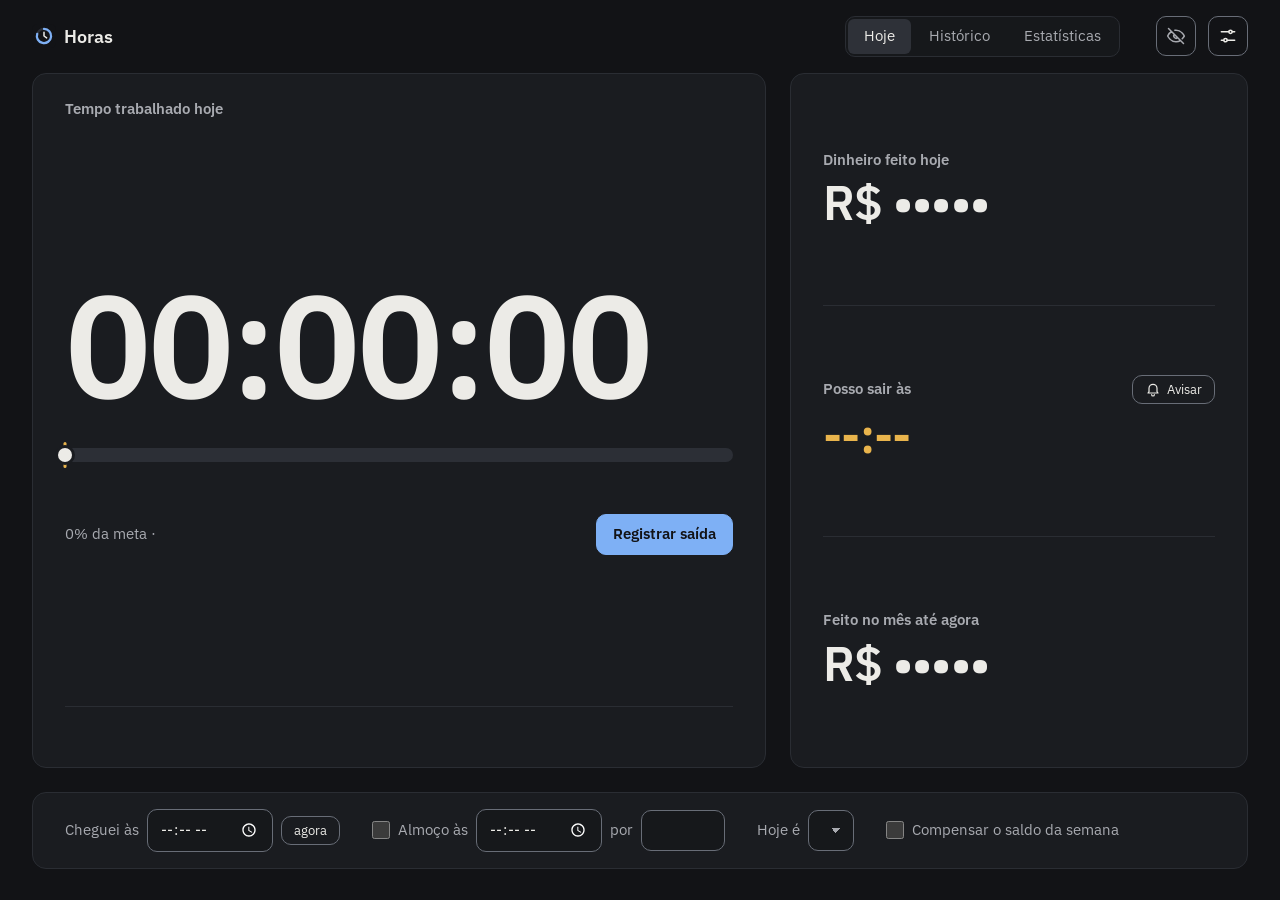
==== commit 691bef23: "fix(app): drop legacy migration, fix favicon colors and offline detection" ====
--- a/index.html
+++ b/index.html
@@ -14,11 +14,12 @@
 <link rel="modulepreload" href="/idiomas/pt.js">
 <link rel="modulepreload" href="/calculo.js">
 <link rel="modulepreload" href="/feriados.js">
+<link rel="modulepreload" href="/feriados-tabelas.js">
 <script type="module" src="/app.js"></script>
 <style>
   /* IBM Plex Sans (OFL, fontes/OFL.txt): algarismos tabulares de verdade e
-     cara de instrumento, que combina com um relógio de ponto. Só o latim, que
-     é o que o português e o inglês usam. */
+     cara de instrumento, que combina com um relógio de ponto. Só latim e
+     cirílico; árabe, hindi, bengali, chinês e japonês ficam com a do sistema. */
   @font-face {
     font-family: "IBM Plex Sans";
     font-weight: 400;
@@ -32,6 +33,20 @@
     font-display: swap;
     src: url("/fontes/plex-sans-latin-600.woff2") format("woff2");
     unicode-range: U+0000-00FF, U+0131, U+0152-0153, U+02BB-02BC, U+02C6, U+02DA, U+02DC, U+0304, U+0308, U+0329, U+2000-206F, U+20AC, U+2122, U+2191, U+2193, U+2212, U+2215, U+FEFF, U+FFFD;
+  }
+  @font-face {
+    font-family: "IBM Plex Sans";
+    font-weight: 400;
+    font-display: swap;
+    src: url("/fontes/plex-sans-cyrillic-400.woff2") format("woff2");
+    unicode-range: U+0301, U+0400-045F, U+0490-0491, U+04B0-04B1, U+2116;
+  }
+  @font-face {
+    font-family: "IBM Plex Sans";
+    font-weight: 600;
+    font-display: swap;
+    src: url("/fontes/plex-sans-cyrillic-600.woff2") format("woff2");
+    unicode-range: U+0301, U+0400-045F, U+0490-0491, U+04B0-04B1, U+2116;
   }
 
   /* Tema escuro é o padrão; o claro vem por escolha nos ajustes ou pelo
@@ -149,6 +164,9 @@
      não carregar, a página aparece assim mesmo depois de um segundo e meio. */
   .traduzindo body { visibility: hidden; animation: aparecer 0s 1.5s forwards; }
   @keyframes aparecer { to { visibility: visible; } }
+  /* Linha do dia e gráficos são eixos de tempo: da esquerda para a direita
+     também em árabe, como nas planilhas */
+  .linha, .area, .escala { direction: ltr; }
   [hidden] { display: none !important; }
   html { background: var(--fundo); }
   body {
@@ -169,6 +187,8 @@
   .neg { color: var(--vermelho); }
   :focus-visible { outline: 2px solid var(--azul); outline-offset: 2px; }
   .ic { width: 20px; height: 20px; flex-shrink: 0; fill: none; stroke: currentColor; stroke-width: 1.8; stroke-linecap: round; stroke-linejoin: round; }
+  /* Setas de voltar e avançar viram no árabe */
+  [dir="rtl"] .espelha { transform: scaleX(-1); }
 
   .card {
     background: var(--superficie);
@@ -232,6 +252,7 @@
     background-size: 5px 5px;
     background-repeat: no-repeat;
   }
+  [dir="rtl"] select { background-position: left 12px center, left 17px center; }
   input:disabled, select:disabled { opacity: 0.45; }
   input[type=checkbox] { accent-color: var(--azul); width: 18px; height: 18px; margin: 0; }
   label { display: inline-flex; align-items: center; gap: 8px; color: var(--texto-2); font-size: 15px; }
@@ -304,6 +325,7 @@
   #tempo, .semana-dias { margin-top: auto; }
   .semana-dias { display: grid; grid-template-columns: repeat(5, 1fr); gap: 16px; padding-top: 24px; border-top: 1px solid var(--borda); }
   .dia-sem { display: flex; flex-direction: column; gap: 4px; font-size: 13px; color: var(--texto-2); min-width: 0; }
+  /* Pode quebrar: "5小时30分" ou "6 ч 00 мин" não cabem numa coluna estreita */
   .dia-sem b { font-size: 15px; color: var(--texto); font-weight: 600; font-variant-numeric: tabular-nums; }
   .dia-sem.hoje .d { color: var(--azul); font-weight: 600; }
   .dia-sem.fora b { color: var(--texto-2); font-weight: 400; }
@@ -582,6 +604,7 @@
     .tabela { max-height: 70vh; }
     /* A tabela rola de lado: o dia fica preso e a borda esmaece para mostrar que há mais */
     .tabela { mask-image: linear-gradient(to left, transparent, #000 24px); }
+    [dir="rtl"] .tabela { mask-image: linear-gradient(to right, transparent, #000 24px); }
     .tabela tbody th, .tabela thead th:first-child { position: sticky; inset-inline-start: 0; background: var(--superficie); }
     .tabela thead th:first-child { z-index: 2; }
     .tabela td.acao { padding-inline-end: 24px; }
@@ -714,11 +737,11 @@
     <div class="topo">
       <div class="mesNav">
         <button class="botao icone" id="mesAnterior" aria-label="Mês anterior" data-t-aria="mesAnterior">
-          <svg class="ic" viewBox="0 0 24 24" aria-hidden="true"><path d="M15 6l-6 6 6 6"/></svg>
+          <svg class="ic espelha" viewBox="0 0 24 24" aria-hidden="true"><path d="M15 6l-6 6 6 6"/></svg>
         </button>
         <h2 id="tituloMes"></h2>
         <button class="botao icone" id="mesSeguinte" aria-label="Próximo mês" data-t-aria="mesSeguinte">
-          <svg class="ic" viewBox="0 0 24 24" aria-hidden="true"><path d="M9 6l6 6-6 6"/></svg>
+          <svg class="ic espelha" viewBox="0 0 24 24" aria-hidden="true"><path d="M9 6l6 6-6 6"/></svg>
         </button>
       </div>
       <div id="resumo"></div>
@@ -789,6 +812,7 @@
     <h2 id="ajustesTitulo" data-t="ajustes">Ajustes</h2>
     <label><span data-t="horasSemana">Horas por semana</span> <input id="horasSemana" type="number" min="1" max="60" step="0.5"></label>
     <label><span data-t="bolsaMensal">Bolsa mensal</span> <input id="salario" type="number" min="0" step="0.01"></label>
+    <label><span data-t="pais">País</span> <select id="pais"></select></label>
     <label><span data-t="moedaBolsa">Moeda da bolsa</span> <select id="moedaBolsa"></select></label>
     <label><span data-t="moeda">Mostrar em</span> <select id="moeda"></select></label>
     <p class="nota" id="cambioInfo" role="status"></p>
@@ -809,7 +833,7 @@
     </label>
     <fieldset>
       <legend data-t="feriadosExtras">Feriados extras</legend>
-      <p class="nota" data-t="feriadosExtrasNota">Valem por cima dos nacionais: feriado da cidade, recesso, ou um dia que vira de trabalho.</p>
+      <p class="nota" data-t="feriadosExtrasNota">Valem por cima dos do país: feriado da cidade, recesso, ou um dia que vira de trabalho (como as trocas de dia na China).</p>
       <div class="extras" id="extras"></div>
       <div class="acoes"><button type="button" class="botao pequeno" id="btnExtra" data-t="adicionar">Adicionar</button></div>
     </fieldset>
